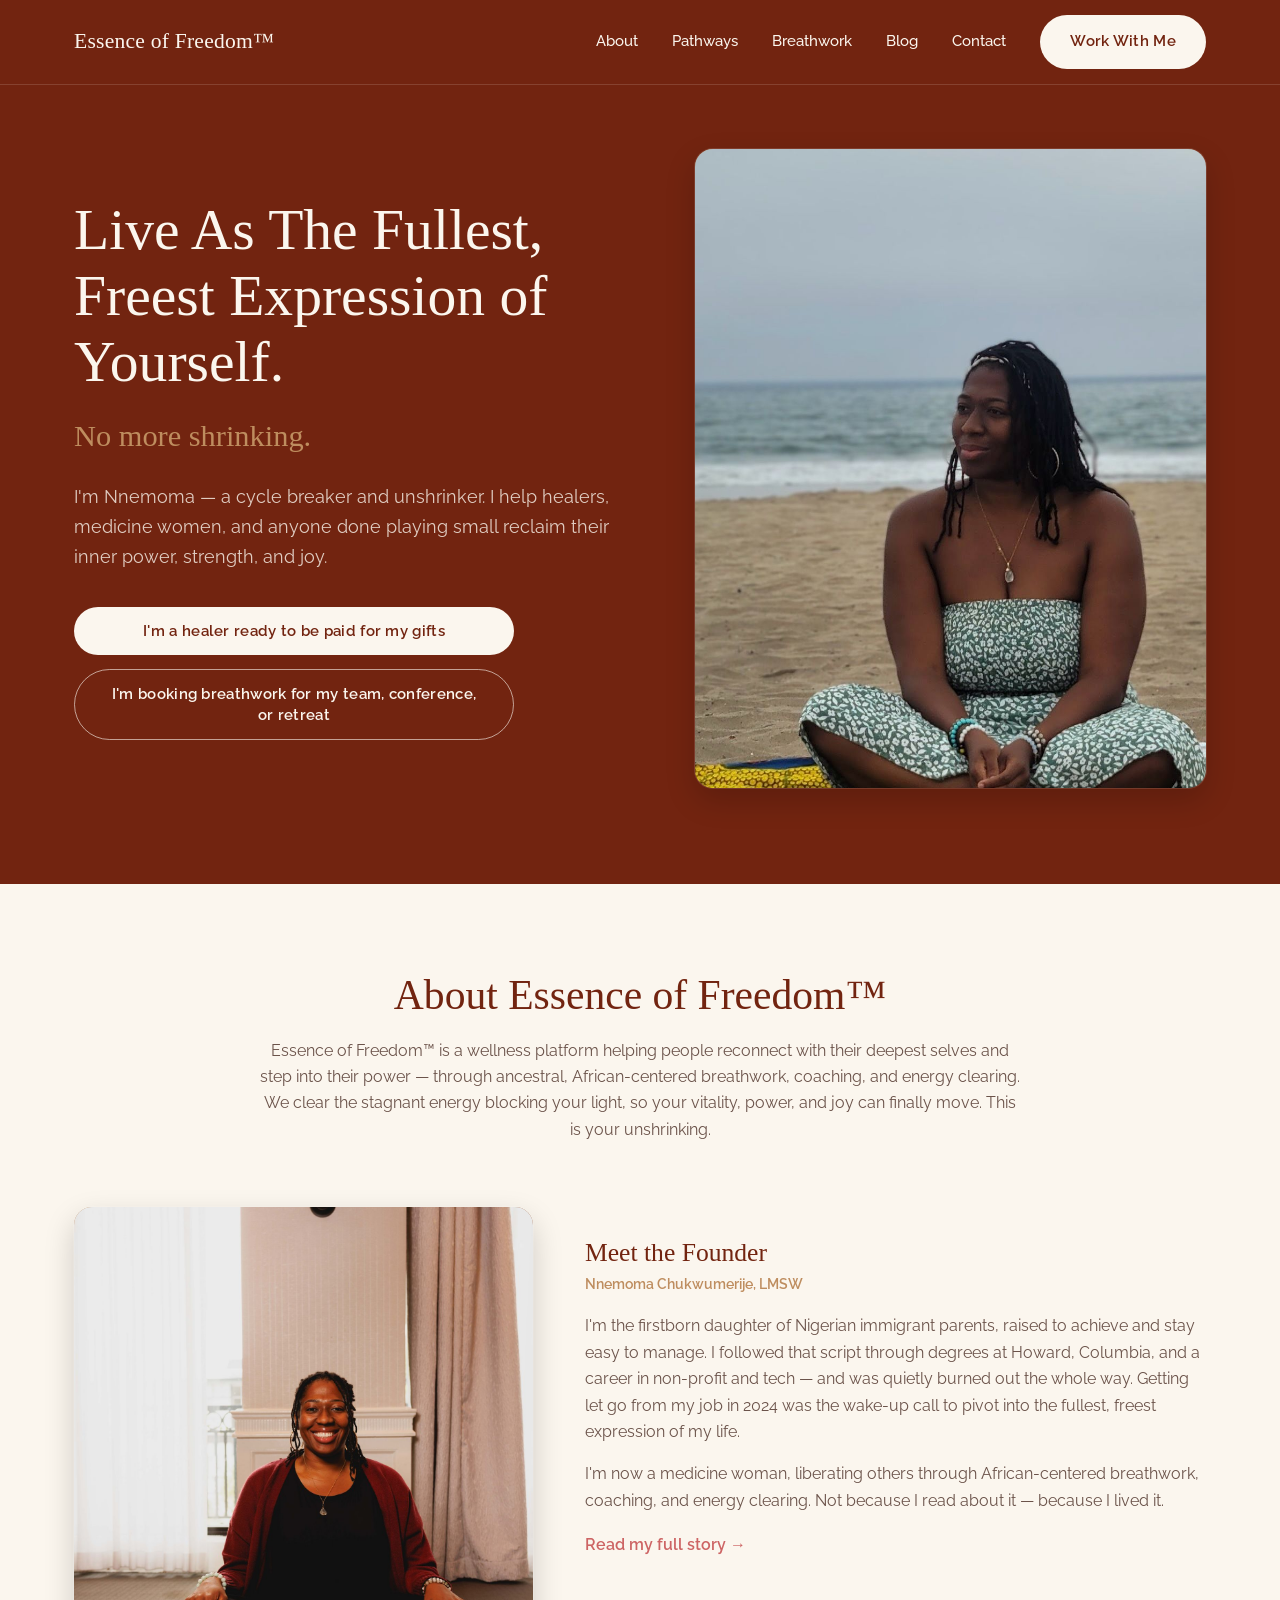
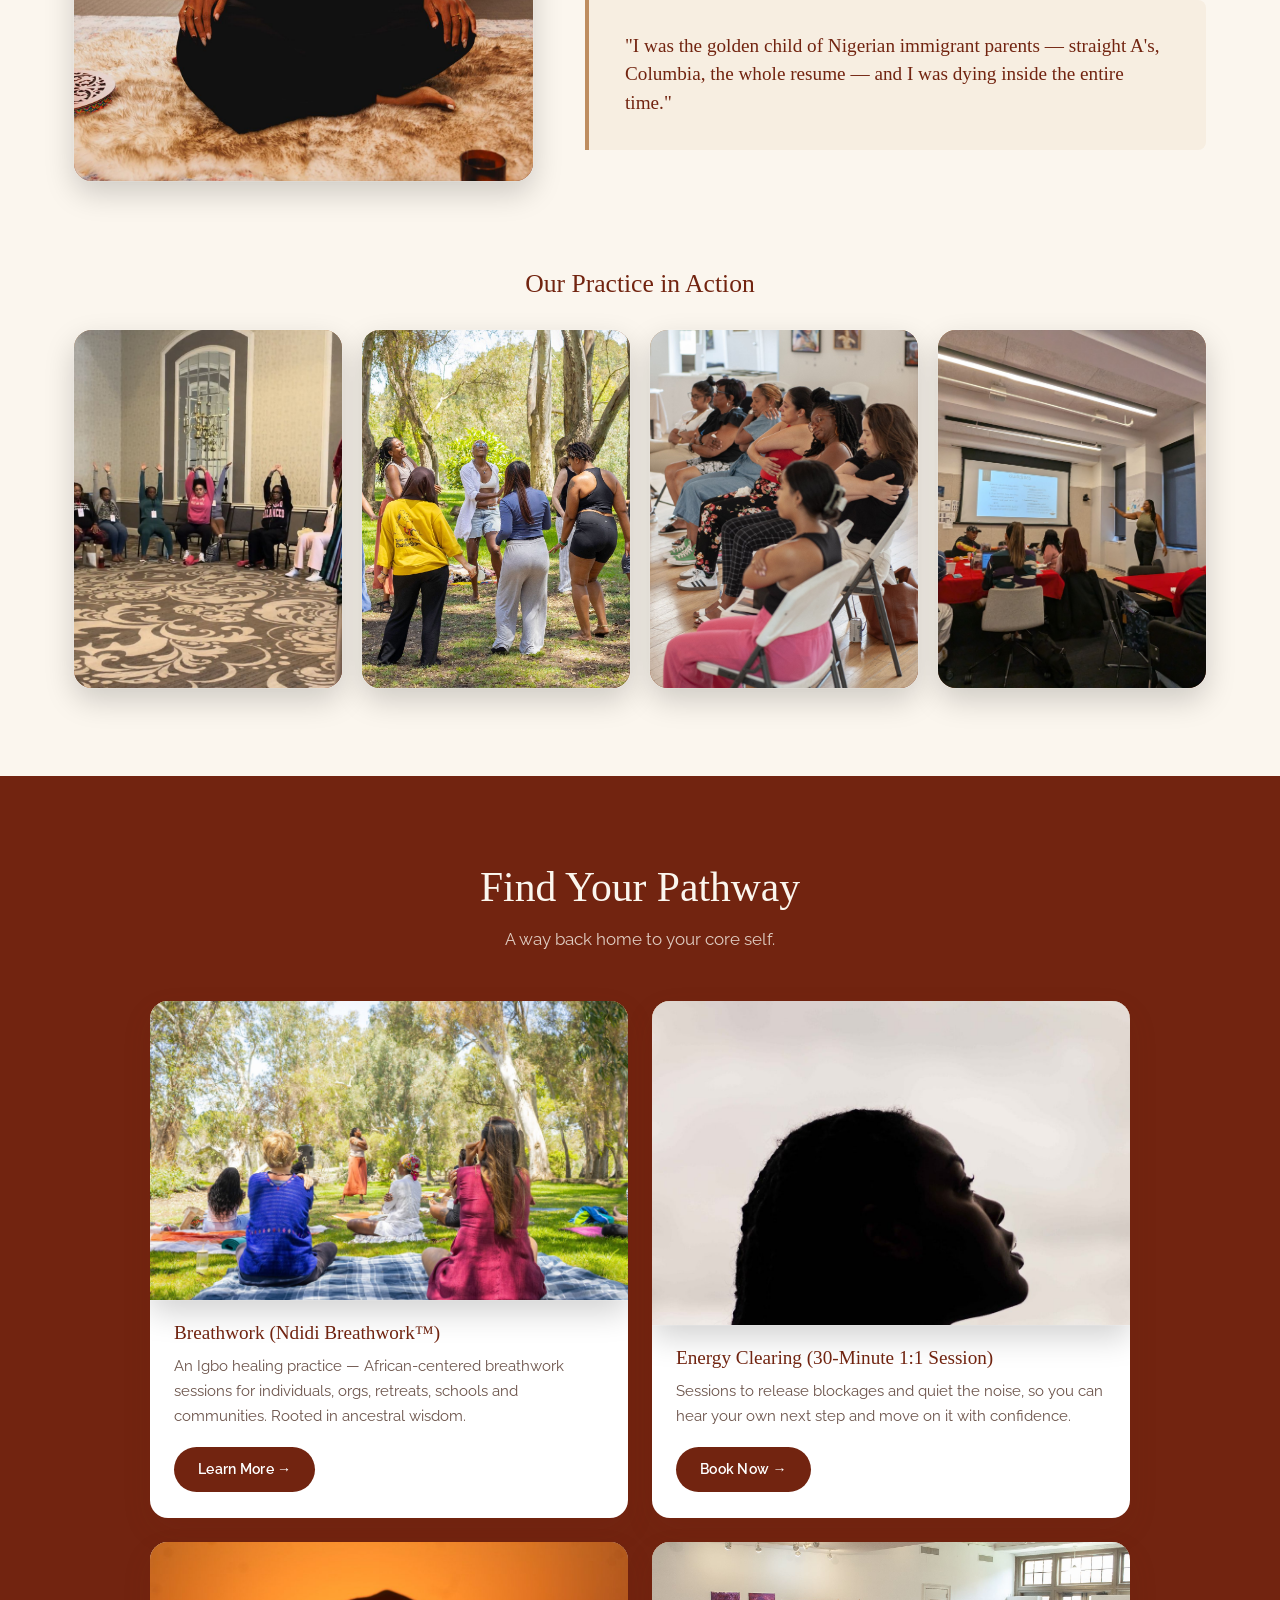
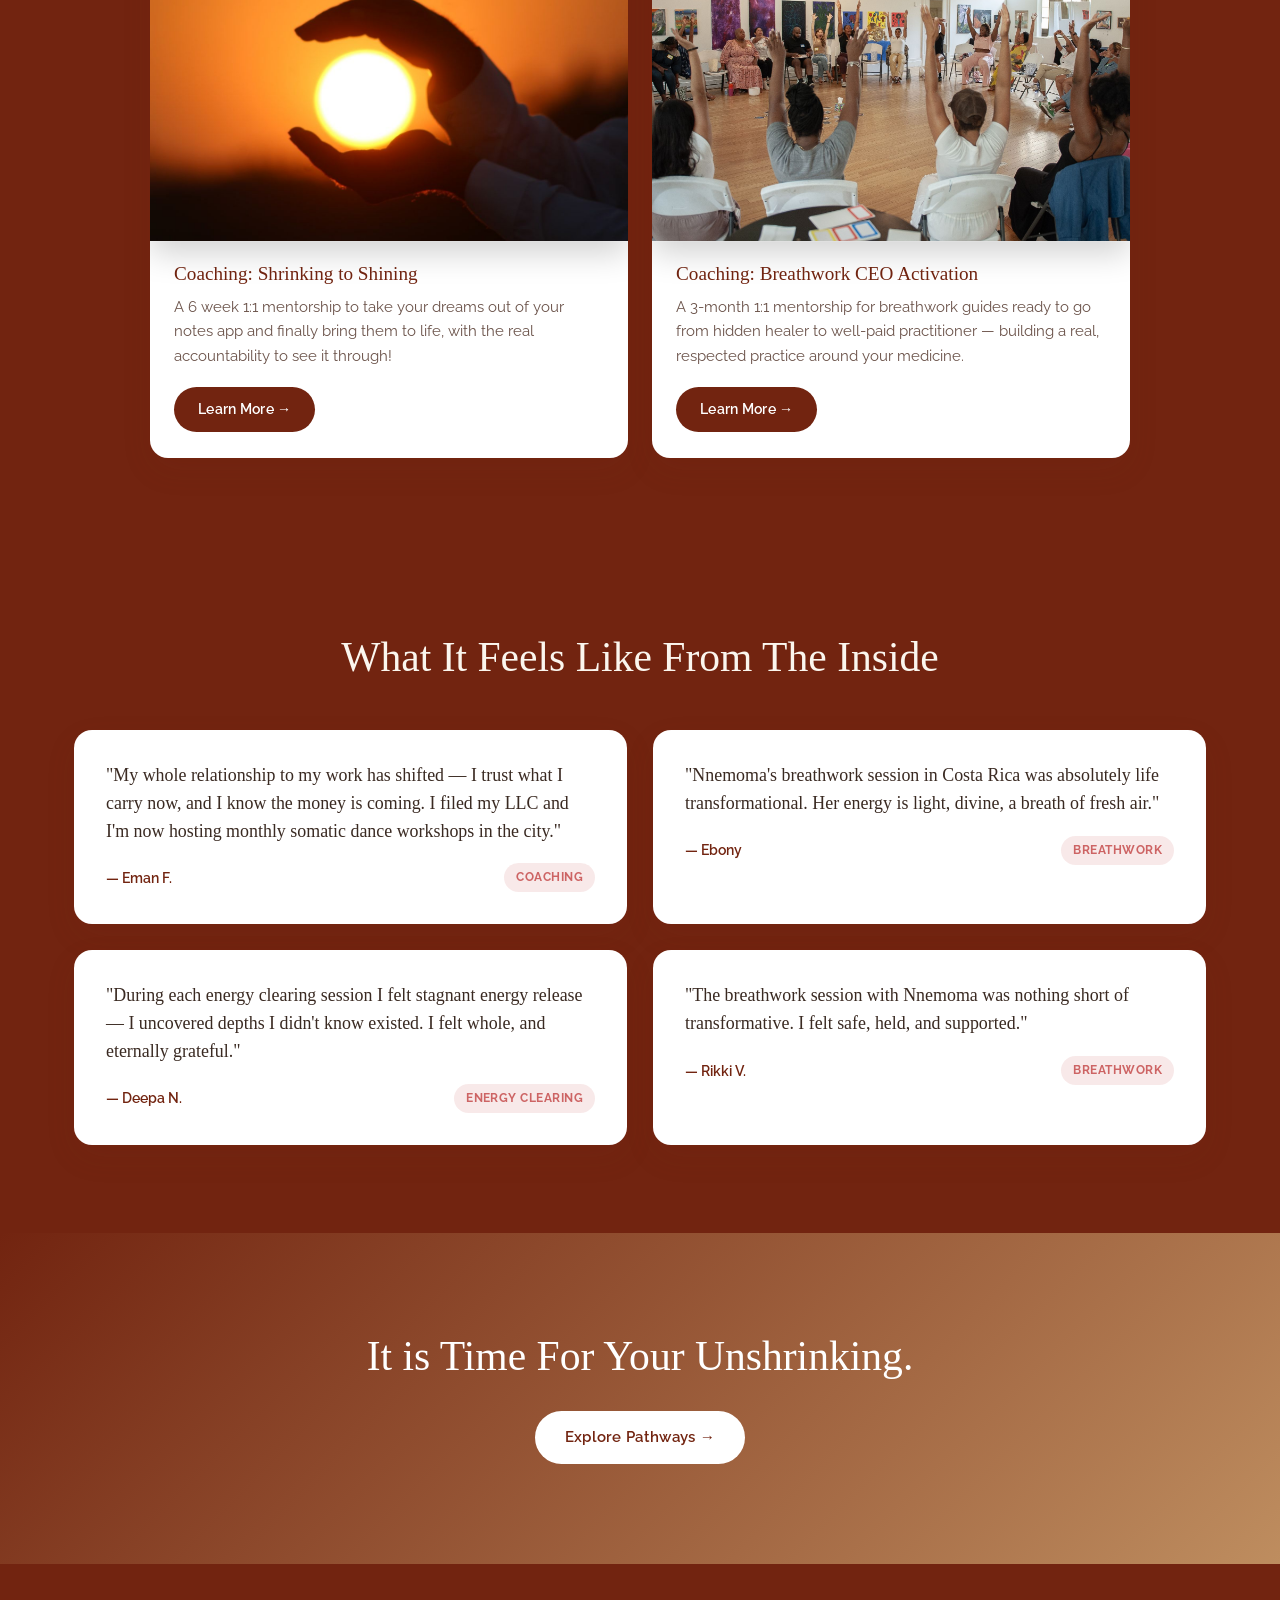
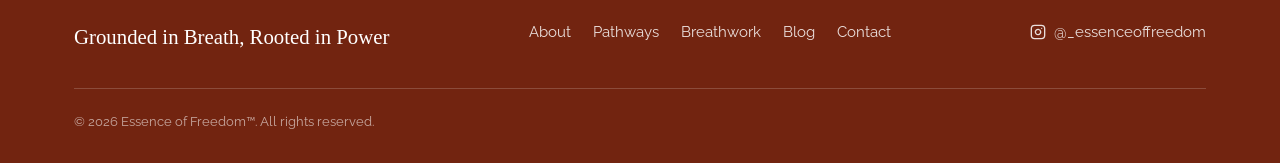
==== index.html @ d7cd91a1 "Simplify guide title, enlarge key labels, expand trusted-org logos Meet Your Guide: drop the trailin" ====
<!DOCTYPE html>
<html lang="en">
<head>
<meta charset="UTF-8">
<meta name="viewport" content="width=device-width, initial-scale=1.0">
<title>Essence of Freedom | Live As The Fullest, Freest Expression of Yourself</title>
<meta name="description" content="Essence of Freedom helps healers, medicine women, and anyone done playing small reclaim their power through African-centered breathwork, coaching, and energy clearing.">
<meta property="og:type" content="website">
<meta property="og:site_name" content="Essence of Freedom™">
<meta property="og:title" content="Essence of Freedom™ | Live As The Fullest, Freest Expression of Yourself">
<meta property="og:description" content="Essence of Freedom helps healers, medicine women, and anyone done playing small reclaim their power through African-centered breathwork, coaching, and energy clearing.">
<meta property="og:image" content="https://www.essenceoffree.com/images/home-hero.jpg">
<meta property="og:url" content="https://www.essenceoffree.com/">
<meta name="twitter:card" content="summary_large_image">
<meta name="twitter:title" content="Essence of Freedom™ | Live As The Fullest, Freest Expression of Yourself">
<meta name="twitter:description" content="Essence of Freedom helps healers, medicine women, and anyone done playing small reclaim their power through African-centered breathwork, coaching, and energy clearing.">
<meta name="twitter:image" content="https://www.essenceoffree.com/images/home-hero.jpg">
<link rel="preconnect" href="https://fonts.googleapis.com">
<link rel="preconnect" href="https://fonts.gstatic.com" crossorigin>
<link href="https://fonts.googleapis.com/css2?family=Maharlika&family=Raleway:wght@400;500;600;700&display=swap" rel="stylesheet">
<link rel="icon" type="image/png" href="images/favicon.png">
<link rel="stylesheet" href="css/style.css?v=3">
</head>
<body>

<header class="site-header">
  <div class="container header-inner">
    <a href="index.html" class="logo">Essence of Freedom™</a>
    <nav class="site-nav" id="site-nav">
      <a href="index.html#about">About</a>
      <a href="index.html#pathways">Pathways</a>
      <a href="breathwork.html">Breathwork</a>
      <a href="blog.html">Blog</a>
      <a href="contact.html">Contact</a>
      <a href="index.html#pathways" class="btn btn-primary nav-cta">Work With Me</a>
    </nav>
    <button class="hamburger" id="hamburger-btn" aria-label="Toggle menu" aria-expanded="false">
      <span></span><span></span><span></span>
    </button>
  </div>
</header>

<main>

  <!-- ============ HERO ============ -->
  <section class="hero section-dark">
    <div class="container hero-grid">
      <div class="hero-copy">
        <h1>Live As The Fullest, Freest Expression of Yourself.</h1>
        <p class="subhead">No more shrinking.</p>
        <p class="lead">I'm Nnemoma — a cycle breaker and unshrinker. I help healers, medicine women, and anyone done playing small reclaim their inner power, strength, and joy.</p>
        <div class="hero-ctas">
          <a href="index.html#pathways" class="btn btn-primary">I'm a healer ready to be paid for my gifts</a>
          <a href="breathwork.html" class="btn btn-outline">I'm booking breathwork for my team, conference, or retreat</a>
        </div>
      </div>
      <div class="hero-image">
        <div class="img-ph">
          <img src="images/home-hero.jpg" alt="Portrait of Nnemoma">
          <div class="ph-label">Portrait of Nnemoma<small>home-hero.jpg</small></div>
        </div>
      </div>
    </div>
  </section>

  <!-- ============ ABOUT ============ -->
  <section id="about" class="section section-alt">
    <div class="container">

      <div class="about-intro">
        <h2>About Essence of Freedom™</h2>
        <p>Essence of Freedom™ is a wellness platform helping people reconnect with their deepest selves and step into their power — through ancestral, African-centered breathwork, coaching, and energy clearing. We clear the stagnant energy blocking your light, so your vitality, power, and joy can finally move. This is your unshrinking.</p>
      </div>

      <div class="founder-grid">
        <div class="founder-image">
          <div class="img-ph">
            <img src="images/about-founder.jpg" alt="Nnemoma Chukwumerije, founder of Essence of Freedom">
            <div class="ph-label">Nnemoma, Founder<small>about-founder.jpg</small></div>
          </div>
        </div>
        <div class="founder-copy">
          <h3>Meet the Founder</h3>
          <span class="role">Nnemoma Chukwumerije, LMSW</span>
          <p>I'm the firstborn daughter of Nigerian immigrant parents, raised to achieve and stay easy to manage. I followed that script through degrees at Howard, Columbia, and a career in non-profit and tech — and was quietly burned out the whole way. Getting let go from my job in 2024 was the wake-up call to pivot into the fullest, freest expression of my life.</p>
          <p>I'm now a medicine woman, liberating others through African-centered breathwork, coaching, and energy clearing. Not because I read about it — because I lived it.</p>
          <a href="blog.html#post-1" class="btn-text read-more">Read my full story →</a>

          <blockquote class="founder-quote">
            "I was the golden child of Nigerian immigrant parents — straight A's, Columbia, the whole resume — and I was dying inside the entire time."
          </blockquote>
        </div>
      </div>

      <div class="gallery-head">
        <h3>Our Practice in Action</h3>
      </div>
      <div class="gallery-grid">
        <div class="img-ph">
          <img src="images/about-gallery-1.jpg" alt="Breathwork session">
          <div class="ph-label">Breathwork Session<small>about-gallery-1.jpg</small></div>
        </div>
        <div class="img-ph">
          <img src="images/about-gallery-2.jpg" alt="Coaching session">
          <div class="ph-label">Coaching<small>about-gallery-2.jpg</small></div>
        </div>
        <div class="img-ph">
          <img src="images/about-gallery-3.jpg" alt="Corporate wellness activation">
          <div class="ph-label">Corporate Activation<small>about-gallery-3.jpg</small></div>
        </div>
        <div class="img-ph">
          <img src="images/about-gallery-4.jpg" alt="Retreat activation">
          <div class="ph-label">Retreat<small>about-gallery-4.jpg</small></div>
        </div>
      </div>

    </div>
  </section>

  <!-- ============ PATHWAYS ============ -->
  <section id="pathways" class="section section-dark">
    <div class="container">
      <div class="section-head">
        <h2>Find Your Pathway</h2>
        <p>A way back home to your core self.</p>
      </div>

      <div class="pathways-grid">

        <article class="pathway-card">
          <div class="img-ph">
            <img src="images/pathway-breathwork.jpg" alt="Ndidi Breathwork">
            <div class="ph-label">Breathwork<small>pathway-breathwork.jpg</small></div>
          </div>
          <div class="pathway-card-body">
            <h3>Breathwork (Ndidi Breathwork™)</h3>
            <p>An Igbo healing practice — African-centered breathwork sessions for individuals, orgs, retreats, schools and communities. Rooted in ancestral wisdom.</p>
            <a href="breathwork.html" class="btn btn-primary">Learn More →</a>
          </div>
        </article>

        <article class="pathway-card">
          <div class="img-ph">
            <img src="images/pathway-energyclearing.jpg" alt="Energy Clearing session">
            <div class="ph-label">Energy Clearing<small>pathway-energyclearing.jpg</small></div>
          </div>
          <div class="pathway-card-body">
            <h3>Energy Clearing (30-Minute 1:1 Session)</h3>
            <p>Sessions to release blockages and quiet the noise, so you can hear your own next step and move on it with confidence.</p>
            <a href="https://calendly.com/nnemoma-essenceoffree/energy-clearing-session" target="_blank" rel="noopener" class="btn btn-primary">Book Now →</a>
          </div>
        </article>

        <article class="pathway-card">
          <div class="img-ph">
            <img src="images/pathway-coaching.jpg" alt="Shrinking to Shining coaching">
            <div class="ph-label">Coaching<small>pathway-coaching.jpg</small></div>
          </div>
          <div class="pathway-card-body">
            <h3>Coaching: Shrinking to Shining</h3>
            <p>A 6 week 1:1 mentorship to take your dreams out of your notes app and finally bring them to life, with the real accountability to see it through!</p>
            <a href="https://docs.google.com/document/d/1S-ShTYUeQT4ghCgLsT07rvI3gljp1344j24IZTenwhY/edit?tab=t.0" target="_blank" rel="noopener" class="btn btn-primary">Learn More →</a>
          </div>
        </article>

        <article class="pathway-card">
          <div class="img-ph">
            <img src="images/pathway-breathworkceo.jpg" alt="Coaching: Breathwork CEO Activation">
            <div class="ph-label">Coaching<small>pathway-breathworkceo.jpg</small></div>
          </div>
          <div class="pathway-card-body">
            <h3>Coaching: Breathwork CEO Activation</h3>
            <p>A 3-month 1:1 mentorship for breathwork guides ready to go from hidden healer to well-paid practitioner — building a real, respected practice around your medicine.</p>
            <a href="#todo-breathwork-ceo-mentorship" data-todo="EXTERNAL LINK: Breathwork CEO Activation" class="btn btn-primary">Learn More →</a>
          </div>
        </article>

      </div>
    </div>
  </section>

  <!-- ============ TESTIMONIALS ============ -->
  <section class="section section-dark">
    <div class="container">
      <div class="section-head">
        <h2>What It Feels Like From The Inside</h2>
      </div>

      <div class="testimonial-grid">
        <blockquote class="testimonial-card">
          <p class="quote">"My whole relationship to my work has shifted — I trust what I carry now, and I know the money is coming. I filed my LLC and I'm now hosting monthly somatic dance workshops in the city."</p>
          <div class="testimonial-meta">
            <span class="attribution">— Eman F.</span>
            <span class="service-tag">Coaching</span>
          </div>
        </blockquote>
        <blockquote class="testimonial-card">
          <p class="quote">"Nnemoma's breathwork session in Costa Rica was absolutely life transformational. Her energy is light, divine, a breath of fresh air."</p>
          <div class="testimonial-meta">
            <span class="attribution">— Ebony</span>
            <span class="service-tag">Breathwork</span>
          </div>
        </blockquote>
        <blockquote class="testimonial-card">
          <p class="quote">"During each energy clearing session I felt stagnant energy release — I uncovered depths I didn't know existed. I felt whole, and eternally grateful."</p>
          <div class="testimonial-meta">
            <span class="attribution">— Deepa N.</span>
            <span class="service-tag">Energy Clearing</span>
          </div>
        </blockquote>
        <blockquote class="testimonial-card">
          <p class="quote">"The breathwork session with Nnemoma was nothing short of transformative. I felt safe, held, and supported."</p>
          <div class="testimonial-meta">
            <span class="attribution">— Rikki V.</span>
            <span class="service-tag">Breathwork</span>
          </div>
        </blockquote>
      </div>
    </div>
  </section>

  <!-- ============ CLOSING CTA ============ -->
  <section class="closing-cta">
    <div class="container">
      <h2>It is Time For Your Unshrinking.</h2>
      <a href="index.html#pathways" class="btn btn-primary">Explore Pathways →</a>
    </div>
  </section>

</main>

<footer class="site-footer">
  <div class="container">
    <div class="footer-top">
      <div class="footer-tagline">Grounded in Breath, Rooted in Power</div>
      <nav class="footer-nav">
        <a href="index.html#about">About</a>
        <a href="index.html#pathways">Pathways</a>
        <a href="breathwork.html">Breathwork</a>
        <a href="blog.html">Blog</a>
        <a href="contact.html">Contact</a>
      </nav>
      <div class="footer-social">
        <a href="https://www.instagram.com/_essenceoffreedom/" target="_blank" rel="noopener">
          <svg width="16" height="16" viewBox="0 0 24 24" fill="none" stroke="currentColor" stroke-width="2" stroke-linecap="round" stroke-linejoin="round" aria-hidden="true"><rect x="2" y="2" width="20" height="20" rx="5" ry="5"></rect><path d="M16 11.37A4 4 0 1 1 12.63 8 4 4 0 0 1 16 11.37z"></path><line x1="17.5" y1="6.5" x2="17.5" y2="6.5"></line></svg>
          @_essenceoffreedom
        </a>
      </div>
    </div>
    <div class="footer-bottom">
      <span>&copy; 2026 Essence of Freedom™. All rights reserved.</span>
    </div>
  </div>
</footer>

<script src="js/main.js"></script>
</body>
</html>
---- css/style.css ----
/* ==========================================================================
   Essence of Freedom — Global Stylesheet
   ========================================================================== */

:root {
  --color-brown: #BE8D5F;
  --color-pink: #CD6464;
  --color-bg: #F7EEE1;
  --color-maroon: #722410;
  --color-white: #FFFFFF;
  --color-text: #3A2A22;
  --color-text-soft: #6B534A;
  --color-cream: #FBF6EE;
  --color-olive: #5F6B3A;

  --font-display: 'Maharlika', Georgia, 'Times New Roman', serif;
  --font-body: 'Raleway', -apple-system, BlinkMacSystemFont, 'Segoe UI', sans-serif;

  --max-width: 1180px;
  --header-height: 84px;

  --radius-md: 8px;
  --radius-lg: 18px;

  --shadow-soft: 0 12px 30px rgba(114, 36, 16, 0.10);
}

/* ---- Reset ---- */
*, *::before, *::after { box-sizing: border-box; }
html, body, h1, h2, h3, h4, p, figure, blockquote, dl, dd, ul, ol {
  margin: 0;
}
ul, ol { padding: 0; list-style: none; }
img { max-width: 100%; display: block; }
a { color: inherit; text-decoration: none; }
button { font: inherit; color: inherit; background: none; border: none; cursor: pointer; padding: 0; }
input, textarea { font: inherit; }

html {
  scroll-behavior: smooth;
}

body {
  font-family: var(--font-body);
  background: var(--color-bg);
  color: var(--color-text);
  line-height: 1.65;
  -webkit-font-smoothing: antialiased;
  overflow-x: hidden;
}

h1, h2, h3, h4 {
  font-family: var(--font-display);
  font-weight: 400;
  color: var(--color-maroon);
  line-height: 1.15;
}

h1 { font-size: clamp(2.4rem, 5vw, 3.6rem); }
h2 { font-size: clamp(1.9rem, 3.6vw, 2.6rem); }
h3 { font-size: clamp(1.3rem, 2.4vw, 1.6rem); }

p { color: var(--color-text-soft); }

.eyebrow {
  display: inline-block;
  font-family: var(--font-body);
  font-weight: 600;
  letter-spacing: 0.14em;
  text-transform: uppercase;
  font-size: 0.8rem;
  color: var(--color-brown);
  margin-bottom: 0.75rem;
}

.container {
  max-width: var(--max-width);
  margin: 0 auto;
  padding: 0 24px;
}

section {
  scroll-margin-top: var(--header-height);
}

.section {
  padding: 88px 0;
}

.section-head {
  max-width: 640px;
  margin: 0 auto 48px;
  text-align: center;
}

.section-head p { margin-top: 14px; font-size: 1.05rem; }

.section-alt {
  background: var(--color-cream);
}

.section-dark {
  background: var(--color-maroon);
}
.section-dark h1,
.section-dark h2,
.section-dark h3,
.section-dark h4 {
  color: var(--color-cream);
}
.section-dark .section-head p,
.section-dark > .container > p,
.section-dark p.lead {
  color: rgba(251, 246, 238, 0.8);
}
.section-dark .btn-primary {
  background: var(--color-cream);
  color: var(--color-maroon);
}
.section-dark .btn-primary:hover {
  background: var(--color-brown);
  color: var(--color-white);
}
.section-dark .btn-outline {
  border-color: rgba(251, 246, 238, 0.6);
  color: var(--color-cream);
}
.section-dark .btn-outline:hover {
  background: var(--color-cream);
  color: var(--color-maroon);
}

.section-olive {
  background: var(--color-olive);
}
.section-olive h1,
.section-olive h2,
.section-olive h3,
.section-olive h4 {
  color: var(--color-cream);
}
.section-olive .section-head p,
.section-olive > .container > p,
.section-olive p.lead {
  color: rgba(251, 246, 238, 0.8);
}
.section-olive .guide-copy .role {
  color: var(--color-cream);
  font-size: 1.15rem;
}
.section-olive .logo-band .eyebrow {
  color: var(--color-cream);
  font-size: 1rem;
}
.section-olive .guide-copy p {
  color: rgba(251, 246, 238, 0.85);
  font-weight: 600;
}

/* ---- Buttons ---- */
.btn {
  display: inline-flex;
  align-items: center;
  justify-content: center;
  gap: 8px;
  padding: 14px 30px;
  border-radius: 999px;
  font-family: var(--font-body);
  font-weight: 600;
  font-size: 0.95rem;
  letter-spacing: 0.02em;
  text-align: center;
  transition: transform 0.2s ease, box-shadow 0.2s ease, background 0.2s ease, color 0.2s ease, filter 0.2s ease;
  white-space: nowrap;
}
.btn-lg {
  padding: 18px 42px;
  font-size: 1.1rem;
}

.btn-primary {
  background: var(--color-maroon);
  color: var(--color-white);
}
.btn-primary:hover {
  filter: brightness(1.18);
  transform: translateY(-2px);
  box-shadow: var(--shadow-soft);
}

.btn-outline {
  background: transparent;
  color: var(--color-maroon);
  border: 1.5px solid var(--color-brown);
}
.btn-outline:hover {
  background: var(--color-brown);
  color: var(--color-white);
  transform: translateY(-2px);
}

.btn-text {
  color: var(--color-pink);
  font-weight: 600;
  border-bottom: 1.5px solid transparent;
}
.btn-text:hover { border-bottom-color: var(--color-pink); }

/* ==========================================================================
   Header / Nav
   ========================================================================== */

.site-header {
  position: sticky;
  top: 0;
  z-index: 1000;
  background: var(--color-maroon);
  border-bottom: 1px solid rgba(251, 246, 238, 0.14);
}

.header-inner {
  height: var(--header-height);
  display: flex;
  align-items: center;
  justify-content: space-between;
  gap: 24px;
}

.logo {
  font-family: var(--font-display);
  font-size: 1.35rem;
  color: var(--color-cream);
  letter-spacing: 0.01em;
  flex-shrink: 0;
}

.site-nav {
  display: flex;
  align-items: center;
  gap: 34px;
  margin-left: auto;
}

.site-nav a:not(.btn) {
  font-size: 0.95rem;
  font-weight: 500;
  color: var(--color-cream);
  position: relative;
  padding: 4px 0;
}
.site-nav a:not(.btn)::after {
  content: '';
  position: absolute;
  left: 0; right: 0; bottom: -2px;
  height: 2px;
  background: var(--color-pink);
  transform: scaleX(0);
  transform-origin: left;
  transition: transform 0.2s ease;
}
.site-nav .nav-cta {
  background: var(--color-cream);
  color: var(--color-maroon);
}
.site-nav .nav-cta:hover {
  background: var(--color-brown);
  color: var(--color-white);
}
.site-nav a:not(.btn):hover::after { transform: scaleX(1); }

.hamburger {
  display: none;
  flex-direction: column;
  justify-content: center;
  gap: 5px;
  width: 40px;
  height: 40px;
  flex-shrink: 0;
}
.hamburger span {
  display: block;
  width: 24px;
  height: 2px;
  background: var(--color-cream);
  transition: transform 0.25s ease, opacity 0.25s ease;
}
.hamburger.is-open span:nth-child(1) { transform: translateY(7px) rotate(45deg); }
.hamburger.is-open span:nth-child(2) { opacity: 0; }
.hamburger.is-open span:nth-child(3) { transform: translateY(-7px) rotate(-45deg); }

@media (max-width: 900px) {
  .hamburger { display: flex; }

  .site-nav {
    position: fixed;
    top: var(--header-height);
    left: 0;
    width: 100%;
    bottom: 0;
    flex-direction: column;
    align-items: flex-start;
    gap: 0;
    background: var(--color-maroon);
    padding: 12px 24px 40px;
    transform: translateX(-100%);
    transition: transform 0.3s ease;
    overflow-y: auto;
    visibility: hidden;
  }
  .site-nav.is-open {
    transform: translateX(0);
    visibility: visible;
  }
  .site-nav a:not(.btn) {
    width: 100%;
    padding: 16px 0;
    border-bottom: 1px solid rgba(190, 141, 95, 0.2);
    font-size: 1.05rem;
  }
  .site-nav .nav-cta {
    margin-top: 20px;
    width: 100%;
    justify-content: center;
  }
}

/* ==========================================================================
   Image placeholders
   ========================================================================== */

.img-ph {
  position: relative;
  width: 100%;
  height: 100%;
  min-width: 0;
  min-height: 220px;
  overflow: hidden;
  background: linear-gradient(145deg, var(--color-brown), var(--color-maroon));
  border-radius: var(--radius-lg);
  box-shadow: 0 0 0 1px rgba(255, 255, 255, 0.12), 0 12px 30px rgba(0, 0, 0, 0.18);
}
.img-ph img {
  width: 100%;
  height: 100%;
  object-fit: cover;
}
.img-ph .ph-label {
  display: none;
  position: absolute;
  inset: 0;
  flex-direction: column;
  align-items: center;
  justify-content: center;
  text-align: center;
  padding: 1.25rem;
  color: rgba(255, 255, 255, 0.92);
  font-family: var(--font-body);
  font-size: 0.85rem;
  font-weight: 600;
  letter-spacing: 0.03em;
}
.img-ph .ph-label small {
  display: block;
  margin-top: 6px;
  font-weight: 400;
  font-size: 0.75rem;
  opacity: 0.8;
}
.img-ph.is-broken img { display: none; }
.img-ph.is-broken .ph-label { display: flex; }

/* ==========================================================================
   Hero (home)
   ========================================================================== */

.hero {
  padding: 64px 0 96px;
}
.hero-grid {
  display: grid;
  grid-template-columns: 1.05fr 0.95fr;
  gap: 56px;
  align-items: center;
}
.hero-grid > * { min-width: 0; }
.hero-copy p.lead {
  font-size: 1.15rem;
  margin-top: 20px;
  color: rgba(251, 246, 238, 0.8);
}
.hero-copy .subhead {
  font-family: var(--font-display);
  font-weight: 400;
  color: var(--color-brown);
  font-size: clamp(1.4rem, 2.6vw, 1.9rem);
  margin-top: 16px;
}
.hero-ctas {
  display: flex;
  flex-direction: column;
  gap: 14px;
  margin-top: 34px;
  max-width: 440px;
}
.hero-ctas .btn {
  width: 100%;
  white-space: normal;
  line-height: 1.35;
  text-align: center;
}
.hero-image .img-ph { aspect-ratio: 4 / 5; min-height: 380px; }

@media (max-width: 860px) {
  .hero-grid { grid-template-columns: 1fr; }
  .hero-image { order: -1; }
}

/* ==========================================================================
   About
   ========================================================================== */

.about-intro {
  max-width: 760px;
  margin: 0 auto 64px;
  text-align: center;
}
.about-intro h2 { margin-bottom: 18px; }

.founder-grid {
  display: grid;
  grid-template-columns: 0.85fr 1.15fr;
  gap: 52px;
  align-items: center;
}
.founder-grid > * { min-width: 0; }
.founder-image .img-ph { aspect-ratio: 4 / 5; min-height: 340px; }
.founder-copy h3 { margin-bottom: 4px; }
.founder-copy .role {
  display: block;
  color: var(--color-brown);
  font-weight: 600;
  font-size: 0.9rem;
  margin-bottom: 18px;
}
.founder-copy p { margin-top: 16px; }
.founder-copy .read-more { display: inline-block; margin-top: 18px; }

.founder-quote {
  margin-top: 40px;
  padding: 32px 36px;
  background: var(--color-bg);
  border-left: 4px solid var(--color-brown);
  border-radius: 0 var(--radius-md) var(--radius-md) 0;
  font-family: var(--font-display);
  font-size: 1.2rem;
  color: var(--color-maroon);
  line-height: 1.5;
}

.quote-box {
  max-width: 640px;
  margin-left: auto;
  margin-right: auto;
  margin-bottom: 48px;
}

@media (max-width: 860px) {
  .founder-grid { grid-template-columns: 1fr; }
}

.gallery-head {
  text-align: center;
  margin: 88px 0 32px;
}
.gallery-grid {
  display: grid;
  grid-template-columns: repeat(4, 1fr);
  gap: 20px;
}
.gallery-grid > * { min-width: 0; }
.gallery-grid .img-ph { aspect-ratio: 3 / 4; min-height: 200px; }

@media (max-width: 860px) {
  .gallery-grid { grid-template-columns: repeat(2, 1fr); }
}

/* ==========================================================================
   Pathways
   ========================================================================== */

.pathways-grid {
  display: grid;
  grid-template-columns: repeat(2, 1fr);
  gap: 24px;
  max-width: 980px;
  margin: 0 auto;
}
.pathways-grid > * { min-width: 0; }

.pathway-card {
  background: var(--color-white);
  border-radius: var(--radius-lg);
  overflow: hidden;
  box-shadow: var(--shadow-soft);
  display: flex;
  flex-direction: column;
}
.pathway-card .img-ph { border-radius: 0; aspect-ratio: 16 / 10; min-height: 160px; }
.pathway-card-body {
  padding: 22px 24px 26px;
  display: flex;
  flex-direction: column;
  flex: 1;
}
.pathway-card-body h3 { margin-bottom: 10px; font-size: 1.2rem; color: var(--color-maroon); }
.pathway-card-body p { flex: 1; font-size: 0.94rem; }
.pathway-card-body .btn {
  margin-top: 18px;
  align-self: flex-start;
  padding: 11px 24px;
  font-size: 0.88rem;
}
.pathway-card-body .btn-primary {
  background: var(--color-maroon);
  color: var(--color-white);
}
.pathway-card-body .btn-primary:hover {
  filter: brightness(1.18);
}

@media (max-width: 760px) {
  .pathways-grid { grid-template-columns: 1fr; }
}

/* ==========================================================================
   Testimonials
   ========================================================================== */

.testimonial-grid {
  display: grid;
  grid-template-columns: repeat(2, 1fr);
  gap: 26px;
}
.testimonial-grid > * { min-width: 0; }
.testimonial-card {
  background: var(--color-white);
  border-radius: var(--radius-lg);
  padding: 32px;
  box-shadow: var(--shadow-soft);
}
.testimonial-card p.quote {
  font-family: var(--font-display);
  font-size: 1.12rem;
  color: var(--color-text);
  line-height: 1.55;
}
.testimonial-meta {
  display: flex;
  align-items: center;
  justify-content: space-between;
  gap: 12px;
  margin-top: 18px;
}
.testimonial-card .attribution {
  color: var(--color-maroon);
  font-weight: 600;
  font-size: 0.9rem;
}
.testimonial-card .service-tag {
  flex-shrink: 0;
  background: rgba(205, 100, 100, 0.14);
  color: var(--color-pink);
  font-size: 0.72rem;
  font-weight: 700;
  letter-spacing: 0.04em;
  text-transform: uppercase;
  padding: 5px 12px;
  border-radius: 999px;
}

.testimonial-media {
  display: grid;
  grid-template-columns: 1fr 1.1fr 1fr;
  gap: 26px;
  align-items: stretch;
}
.testimonial-media > * { min-width: 0; }
.testimonial-media .testimonial-card { display: flex; flex-direction: column; justify-content: center; }
.testimonial-media .img-ph { min-height: 260px; aspect-ratio: 3 / 4; }

@media (max-width: 860px) {
  .testimonial-media { grid-template-columns: 1fr; }
  .testimonial-media .img-ph { order: -1; aspect-ratio: 16 / 9; }
}

@media (max-width: 760px) {
  .testimonial-grid { grid-template-columns: 1fr; }
}

/* ==========================================================================
   Closing CTA
   ========================================================================== */

.closing-cta {
  background: linear-gradient(135deg, var(--color-maroon), var(--color-brown));
  text-align: center;
  padding: 100px 0;
}
.closing-cta h2 { color: var(--color-white); }
.closing-cta .btn-primary {
  margin-top: 30px;
  background: var(--color-white);
  color: var(--color-maroon);
}
.closing-cta .btn-primary:hover {
  background: var(--color-bg);
  color: var(--color-maroon);
}

/* ==========================================================================
   Footer
   ========================================================================== */

.site-footer {
  background: var(--color-maroon);
  color: rgba(255, 255, 255, 0.85);
  padding: 56px 0 30px;
}
.footer-top {
  display: flex;
  flex-wrap: wrap;
  justify-content: space-between;
  align-items: flex-start;
  gap: 24px;
  padding-bottom: 34px;
  border-bottom: 1px solid rgba(255, 255, 255, 0.18);
}
.footer-tagline {
  font-family: var(--font-display);
  font-size: 1.3rem;
  color: var(--color-white);
  max-width: 320px;
}
.footer-nav {
  display: flex;
  flex-wrap: wrap;
  gap: 22px;
}
.footer-nav a { font-size: 0.92rem; }
.footer-nav a:hover { color: var(--color-white); }
.footer-social a {
  display: inline-flex;
  align-items: center;
  gap: 8px;
  font-size: 0.92rem;
}
.footer-social a:hover { color: var(--color-white); }
.footer-social svg { flex-shrink: 0; }
.footer-bottom {
  display: flex;
  flex-wrap: wrap;
  justify-content: space-between;
  gap: 10px;
  padding-top: 22px;
  font-size: 0.82rem;
  color: rgba(255, 255, 255, 0.6);
}

/* ==========================================================================
   Page hero (interior pages)
   ========================================================================== */

.page-hero {
  padding: 60px 0 20px;
  text-align: center;
}
.page-hero .eyebrow { display: block; }
.page-hero h1 { max-width: 780px; margin: 0 auto; }
.page-hero .subhead {
  font-family: var(--font-display);
  color: var(--color-brown);
  font-size: 1.3rem;
  margin-top: 10px;
}
.page-hero p.lead {
  max-width: 640px;
  margin: 20px auto 0;
  font-size: 1.05rem;
  color: rgba(251, 246, 238, 0.8);
}
.page-hero-ctas {
  display: flex;
  flex-wrap: wrap;
  justify-content: center;
  align-items: center;
  gap: 10px 22px;
  margin-top: 30px;
}
.page-hero-image {
  margin-top: 48px;
}
.page-hero-image .img-ph { aspect-ratio: 21 / 9; min-height: 260px; border-radius: var(--radius-lg); }

/* ==========================================================================
   Breathwork page
   ========================================================================== */

.pillars-grid {
  display: grid;
  grid-template-columns: repeat(3, 1fr);
  gap: 24px;
  margin-top: 40px;
}
.pillars-grid > * { min-width: 0; }

@media (max-width: 700px) {
  .pillars-grid { grid-template-columns: 1fr; max-width: 320px; margin-left: auto; margin-right: auto; }
}
.pillar-card {
  background: var(--color-white);
  border-radius: var(--radius-lg);
  padding: 30px 26px;
  text-align: center;
  box-shadow: var(--shadow-soft);
}
.pillar-card .pillar-word {
  font-family: var(--font-display);
  font-size: 1.4rem;
  color: var(--color-brown);
}
.pillar-card .pillar-eng {
  display: block;
  font-weight: 600;
  color: var(--color-maroon);
  margin-top: 4px;
  margin-bottom: 10px;
  font-size: 0.9rem;
  text-transform: uppercase;
  letter-spacing: 0.06em;
}
.affirmation {
  text-align: center;
  font-family: var(--font-display);
  font-size: 1.25rem;
  color: var(--color-cream);
  margin-top: 48px;
  line-height: 1.7;
}
.guide-grid {
  display: grid;
  grid-template-columns: 0.85fr 1.15fr;
  gap: 52px;
  align-items: center;
}
.guide-grid > * { min-width: 0; }
.guide-image .img-ph { aspect-ratio: 4 / 5; min-height: 320px; }
.guide-copy .role {
  display: block;
  color: var(--color-brown);
  font-weight: 600;
  font-size: 0.9rem;
  margin-bottom: 18px;
}
.guide-copy p { margin-top: 16px; }

@media (max-width: 860px) {
  .guide-grid { grid-template-columns: 1fr; }
}

/* ---- Marquee banner ---- */
.marquee-banner {
  background: var(--color-maroon);
  overflow: hidden;
  padding: 18px 0;
}
.marquee-track {
  display: flex;
  width: max-content;
  animation: marquee-scroll 26s linear infinite;
}
.marquee-track:hover { animation-play-state: paused; }
.marquee-group {
  display: flex;
  align-items: center;
  flex-shrink: 0;
}
.marquee-group span {
  font-family: var(--font-display);
  font-size: 1.15rem;
  color: var(--color-bg);
  letter-spacing: 0.06em;
  text-transform: uppercase;
  padding: 0 28px;
  white-space: nowrap;
}
.marquee-group span::after {
  content: '·';
  margin-left: 56px;
  color: var(--color-brown);
}
@keyframes marquee-scroll {
  from { transform: translateX(0); }
  to { transform: translateX(-50%); }
}
@media (prefers-reduced-motion: reduce) {
  .marquee-track { animation: none; }
}

.tag-list {
  display: flex;
  flex-wrap: wrap;
  gap: 10px;
  justify-content: center;
  margin: 32px 0 48px;
}
.tag-pill {
  background: var(--color-white);
  border: 1px solid rgba(190, 141, 95, 0.4);
  color: var(--color-maroon);
  font-size: 0.85rem;
  font-weight: 600;
  padding: 8px 18px;
  border-radius: 999px;
}

.audience-grid {
  display: grid;
  grid-template-columns: repeat(3, 1fr);
  gap: 22px;
}
.audience-grid > * { min-width: 0; }
.audience-card {
  background: var(--color-white);
  border-radius: var(--radius-md);
  padding: 24px 22px;
  box-shadow: var(--shadow-soft);
}
.audience-card h4 {
  font-family: var(--font-body);
  font-weight: 700;
  color: var(--color-maroon);
  font-size: 1rem;
  margin-bottom: 8px;
}
.audience-card p { font-size: 0.92rem; margin: 0; }
.audience-card.coming-soon {
  background: rgba(251, 246, 238, 0.08);
  border: 1.5px dashed rgba(251, 246, 238, 0.4);
  box-shadow: none;
}
.audience-card.coming-soon h4,
.audience-card.coming-soon p {
  color: var(--color-cream);
}
.audience-card.coming-soon p { opacity: 0.8; }
.audience-card .badge-soon {
  display: inline-block;
  background: var(--color-brown);
  color: var(--color-white);
  font-size: 0.68rem;
  font-weight: 700;
  letter-spacing: 0.05em;
  text-transform: uppercase;
  padding: 3px 10px;
  border-radius: 999px;
  margin-bottom: 8px;
}

@media (max-width: 860px) {
  .audience-grid { grid-template-columns: 1fr 1fr; }
}
@media (max-width: 560px) {
  .audience-grid { grid-template-columns: 1fr; }
}

.steps-banner {
  margin-bottom: 44px;
}
.steps-banner .img-ph { aspect-ratio: 21 / 8; min-height: 220px; }

.steps-grid {
  display: grid;
  grid-template-columns: repeat(5, 1fr);
  gap: 20px;
  counter-reset: step;
}
.steps-grid > * { min-width: 0; }
.step-card {
  text-align: center;
}
.step-card .step-num {
  font-family: var(--font-display);
  font-size: 1.8rem;
  color: var(--color-brown);
  display: block;
  margin-bottom: 10px;
}
.step-card h4 {
  font-family: var(--font-body);
  font-weight: 700;
  font-size: 0.98rem;
  color: var(--color-maroon);
  margin-bottom: 8px;
}
.step-card p { font-size: 0.9rem; }

@media (max-width: 900px) {
  .steps-grid { grid-template-columns: repeat(2, 1fr); }
}
@media (max-width: 560px) {
  .steps-grid { grid-template-columns: 1fr; }
}

.tiers-grid {
  display: grid;
  grid-template-columns: repeat(3, 1fr);
  gap: 26px;
  margin-top: 12px;
}
.tiers-grid > * { min-width: 0; }
.tier-card {
  background: var(--color-white);
  border-radius: var(--radius-lg);
  padding: 34px 28px;
  box-shadow: var(--shadow-soft);
}
.tier-card h3 { margin-bottom: 14px; }
.tier-note {
  text-align: center;
  margin-top: 30px;
  font-size: 0.9rem;
  color: var(--color-text-soft);
  font-style: italic;
}
.tier-note-emphasis {
  font-style: normal;
  font-weight: 600;
  font-size: 1.15rem;
  color: var(--color-maroon);
}
.tier-cta { text-align: center; margin-top: 36px; }

@media (max-width: 860px) {
  .tiers-grid { grid-template-columns: 1fr; }
}

.session-card {
  max-width: 720px;
  margin: 0 auto;
  background: var(--color-white);
  border-radius: var(--radius-lg);
  padding: 44px 40px;
  box-shadow: var(--shadow-soft);
  text-align: center;
}
.session-card .included {
  text-align: left;
  max-width: 420px;
  margin: 24px auto 0;
  display: flex;
  flex-direction: column;
  gap: 10px;
}
.session-card .included li {
  padding-left: 26px;
  position: relative;
  color: var(--color-text-soft);
}
.session-card .included li::before {
  content: '✓';
  position: absolute;
  left: 0;
  color: var(--color-pink);
  font-weight: 700;
}
.session-card .investment {
  margin-top: 28px;
  font-family: var(--font-display);
  font-size: 1.3rem;
  color: var(--color-maroon);
}
.session-card .btn { margin-top: 20px; }
.session-card .btn-primary {
  background: var(--color-maroon);
  color: var(--color-white);
}
.session-card .btn-primary:hover {
  filter: brightness(1.18);
}

.follow-ig {
  text-align: center;
  margin-top: 24px;
}
.follow-ig a {
  display: inline-flex;
  align-items: center;
  gap: 10px;
  color: var(--color-maroon);
  font-weight: 600;
  font-size: 1.15rem;
  border-bottom: 1.5px solid transparent;
}
.follow-ig a:hover { border-bottom-color: var(--color-maroon); }
.section-dark .follow-ig a { color: var(--color-cream); }
.section-dark .follow-ig a:hover { border-bottom-color: var(--color-cream); }

@media (max-width: 420px) {
  .follow-ig a { flex-direction: column; gap: 6px; text-align: center; }
}

.closing-banner {
  line-height: 0;
}
.closing-banner .img-ph {
  border-radius: 0;
  aspect-ratio: 21 / 8;
  min-height: 220px;
}

/* ==========================================================================
   Blog page
   ========================================================================== */

.blog-meta {
  text-align: center;
  color: rgba(251, 246, 238, 0.8);
  font-size: 0.9rem;
  margin-top: 10px;
}
.blog-meta .cat {
  display: inline-block;
  margin-left: 14px;
  padding: 4px 14px;
  background: var(--color-cream);
  border-radius: 999px;
  font-weight: 600;
  color: var(--color-maroon);
}

.post {
  max-width: 760px;
  margin: 0 auto 80px;
}
.post:last-child { margin-bottom: 0; }
.post + .post {
  border-top: 3px solid var(--color-maroon);
  padding-top: 72px;
}
.post h2 { margin-bottom: 8px; }
.post .post-byline {
  display: block;
  color: var(--color-brown);
  font-weight: 600;
  font-size: 0.88rem;
  margin-bottom: 4px;
}
.post .post-date {
  display: block;
  color: var(--color-text-soft);
  font-size: 0.82rem;
  margin-bottom: 24px;
}
.post p { margin-top: 16px; }
.post p.quote {
  font-family: var(--font-display);
  font-size: 1.15rem;
  color: var(--color-maroon);
  padding: 24px 28px;
  background: var(--color-cream);
  border-left: 4px solid var(--color-brown);
  border-radius: 0 var(--radius-md) var(--radius-md) 0;
}
.post h4 {
  font-family: var(--font-body);
  font-weight: 700;
  color: var(--color-maroon);
  font-size: 1.02rem;
  margin-top: 28px;
}
.post .post-cta {
  margin-top: 28px;
  padding-top: 24px;
  border-top: 1px solid rgba(190, 141, 95, 0.25);
}
.post .collab-note {
  display: block;
  margin-top: 30px;
  font-size: 0.85rem;
  font-style: italic;
  color: var(--color-text-soft);
}
.post ul.pillars-list li {
  margin-top: 6px;
  color: var(--color-text-soft);
}
.post ul.pillars-list li strong { color: var(--color-maroon); }

/* ==========================================================================
   Contact page
   ========================================================================== */

.contact-grid {
  display: grid;
  grid-template-columns: 0.9fr 1.1fr;
  gap: 48px;
  align-items: center;
}
.contact-grid > * { min-width: 0; }
.contact-image .img-ph { aspect-ratio: 4 / 5; min-height: 320px; }

.contact-card {
  background: var(--color-white);
  border-radius: var(--radius-lg);
  padding: 52px 44px;
  box-shadow: var(--shadow-soft);
  text-align: center;
}
.contact-card .btn { margin-top: 28px; }

@media (max-width: 760px) {
  .contact-grid { grid-template-columns: 1fr; }
}

/* ==========================================================================
   Teams / Corporate page
   ========================================================================== */

/* ---- Bolder body copy for readability ---- */
.page-corporate p {
  font-weight: 600;
}
.page-corporate .subhead,
.page-corporate .affirmation,
.page-corporate .testimonial-card p.quote,
.page-corporate .tier-note:not(.tier-note-emphasis),
.page-corporate .references-line p {
  font-weight: 400;
}

/* ---- Stat tiles ---- */
.stat-grid {
  display: grid;
  grid-template-columns: repeat(2, 1fr);
  gap: 64px;
  max-width: 900px;
  margin: 0 auto;
}
.stat-grid > * { min-width: 0; }
.stat-tile {
  text-align: center;
  padding: 40px 28px;
  background: var(--color-white);
  border-radius: var(--radius-lg);
  box-shadow: var(--shadow-soft);
}
.stat-number {
  display: block;
  font-family: var(--font-display);
  font-size: clamp(3.4rem, 8vw, 5.4rem);
  color: var(--color-maroon);
  line-height: 1;
  margin-bottom: 18px;
}
.stat-tile p { font-size: 1.05rem; }
.stat-source {
  display: block;
  margin-top: 12px;
  font-size: 0.82rem;
  font-weight: 600;
  color: var(--color-brown);
}
.stat-source sup {
  font-size: 0.7em;
  margin-left: 2px;
}

@media (max-width: 700px) {
  .stat-grid { grid-template-columns: 1fr; gap: 48px; }
}

/* ---- Logo band ---- */
.logo-band {
  padding: 44px 0;
  border-top: 1px solid rgba(190, 141, 95, 0.25);
  border-bottom: 1px solid rgba(190, 141, 95, 0.25);
}
.logo-band .eyebrow {
  display: block;
  text-align: center;
}
.logo-marquee {
  overflow: hidden;
  margin-top: 10px;
}
.logo-track {
  display: flex;
  width: max-content;
  animation: logo-scroll 32s linear infinite;
}
.logo-track:hover,
.logo-track.is-paused {
  animation-play-state: paused;
}
.logo-group {
  display: flex;
  align-items: center;
  flex-shrink: 0;
}
.logo-item {
  display: flex;
  align-items: center;
  justify-content: center;
  padding: 0 32px;
}
.logo-item img {
  height: 52px;
  width: auto;
  max-width: 170px;
  object-fit: contain;
  opacity: 0.82;
}
@keyframes logo-scroll {
  from { transform: translateX(0); }
  to { transform: translateX(-50%); }
}

.logo-static-row {
  display: none;
  align-items: center;
  justify-content: center;
  flex-wrap: wrap;
  gap: 40px;
  margin-top: 10px;
}
.logo-static-row img {
  height: 52px;
  width: auto;
  max-width: 170px;
  object-fit: contain;
  opacity: 0.82;
}

@media (prefers-reduced-motion: reduce) {
  .logo-marquee { display: none; }
  .logo-static-row { display: flex; }
}

@media (max-width: 640px) {
  .logo-item img,
  .logo-static-row img { height: 38px; max-width: 130px; }
  .logo-item { padding: 0 22px; }
}

/* ---- FAQ accordion ---- */
.faq-list {
  max-width: 760px;
  margin: 0 auto;
  display: flex;
  flex-direction: column;
  gap: 14px;
}
.faq-item {
  background: var(--color-white);
  border-radius: var(--radius-md);
  box-shadow: var(--shadow-soft);
  overflow: hidden;
}
.faq-item summary {
  list-style: none;
  cursor: pointer;
  padding: 20px 24px;
  display: flex;
  align-items: center;
  justify-content: space-between;
  gap: 16px;
  font-family: var(--font-display);
  color: var(--color-maroon);
  font-size: 1.05rem;
}
.faq-item summary::-webkit-details-marker { display: none; }
.faq-item summary::after {
  content: '+';
  flex-shrink: 0;
  font-family: var(--font-body);
  font-size: 1.4rem;
  font-weight: 600;
  color: var(--color-brown);
  transition: transform 0.2s ease;
}
.faq-item[open] summary::after {
  content: '−';
}
.faq-item .faq-answer {
  padding: 0 24px 22px;
  font-size: 0.95rem;
}

/* ---- References line ---- */
.references-line {
  border-top: 1px solid rgba(190, 141, 95, 0.25);
  padding: 26px 0;
  text-align: center;
}
.references-line p {
  font-size: 0.78rem;
  color: var(--color-text-soft);
  max-width: 820px;
  margin: 0 auto;
}
.references-line .eyebrow { margin-bottom: 10px; }

/* ---- Misc reused-pattern helpers ---- */
.steps-grid-3 { grid-template-columns: repeat(3, 1fr); }
@media (max-width: 700px) {
  .steps-grid-3 { grid-template-columns: 1fr; }
}
.closing-content {
  text-align: center;
  padding-top: 72px;
}
.closing-content .steps-grid { margin-top: 36px; }
.closing-content .btn { margin-top: 36px; }
.closing-content .step-card p {
  color: var(--color-cream);
  font-size: 1rem;
}

.grid-2-narrow {
  grid-template-columns: repeat(2, 1fr);
  max-width: 860px;
  margin-left: auto;
  margin-right: auto;
}
@media (max-width: 640px) {
  .grid-2-narrow { grid-template-columns: 1fr; }
}

.section-head-tight { margin-bottom: 0; }

.tier-note-narrow {
  max-width: 720px;
  margin: 56px auto 0;
}

.testimonial-stack {
  display: flex;
  flex-direction: column;
  gap: 26px;
}

/* ==========================================================================
   Responsive helpers
   ========================================================================== */

@media (max-width: 640px) {
  .section { padding: 64px 0; }
  .hero { padding: 40px 0 64px; }
}
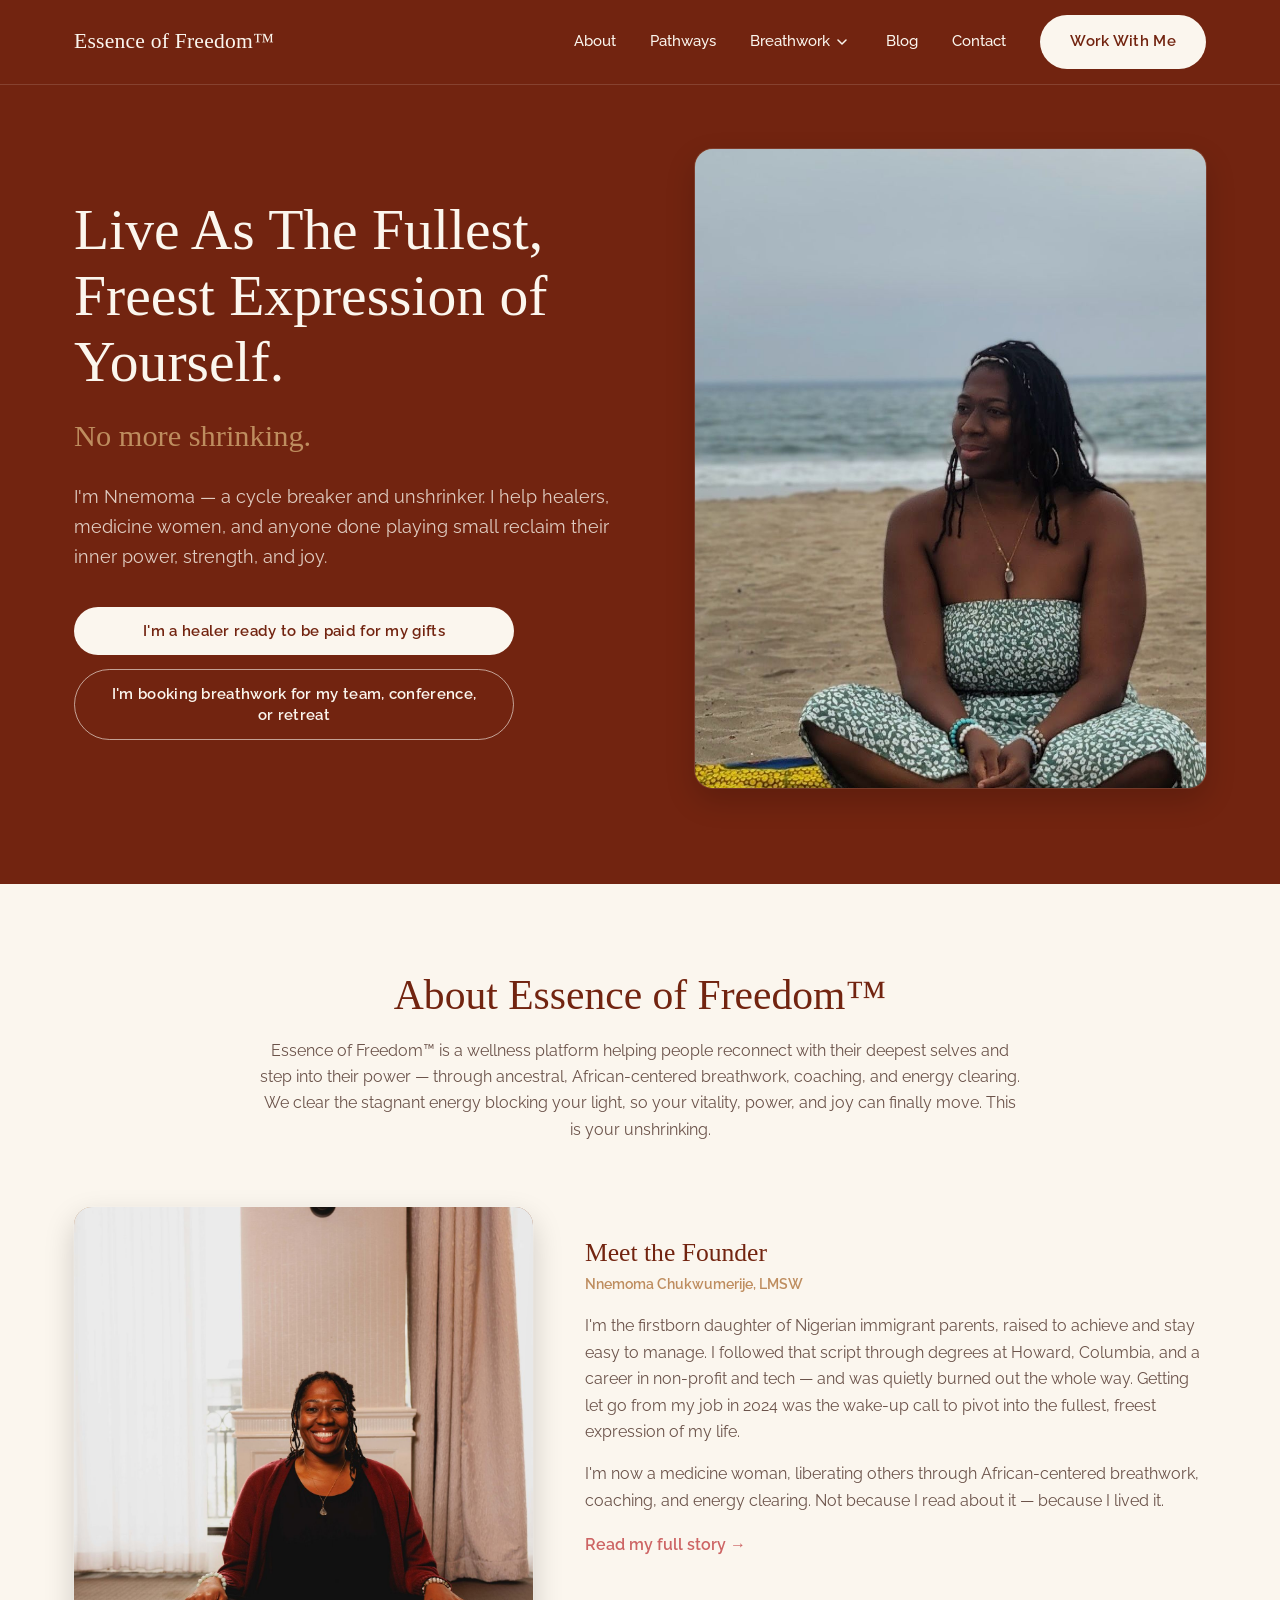
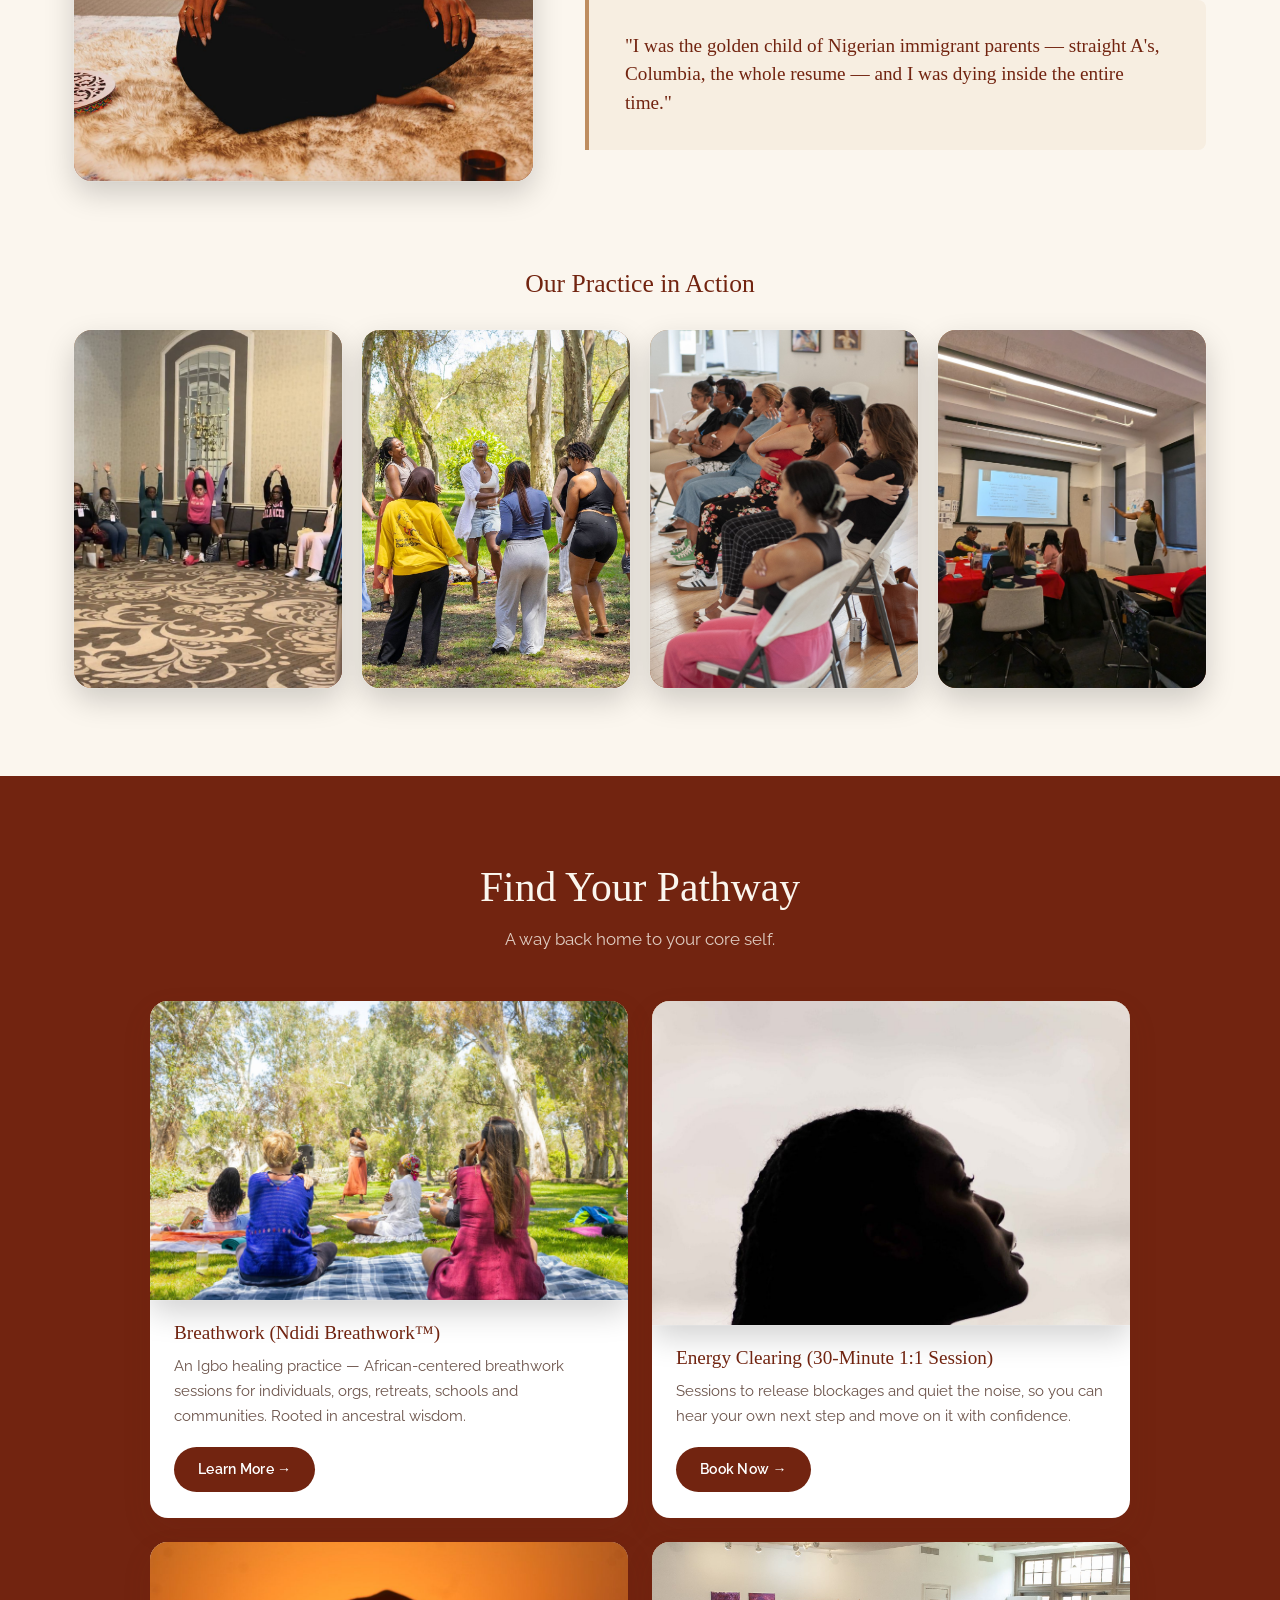
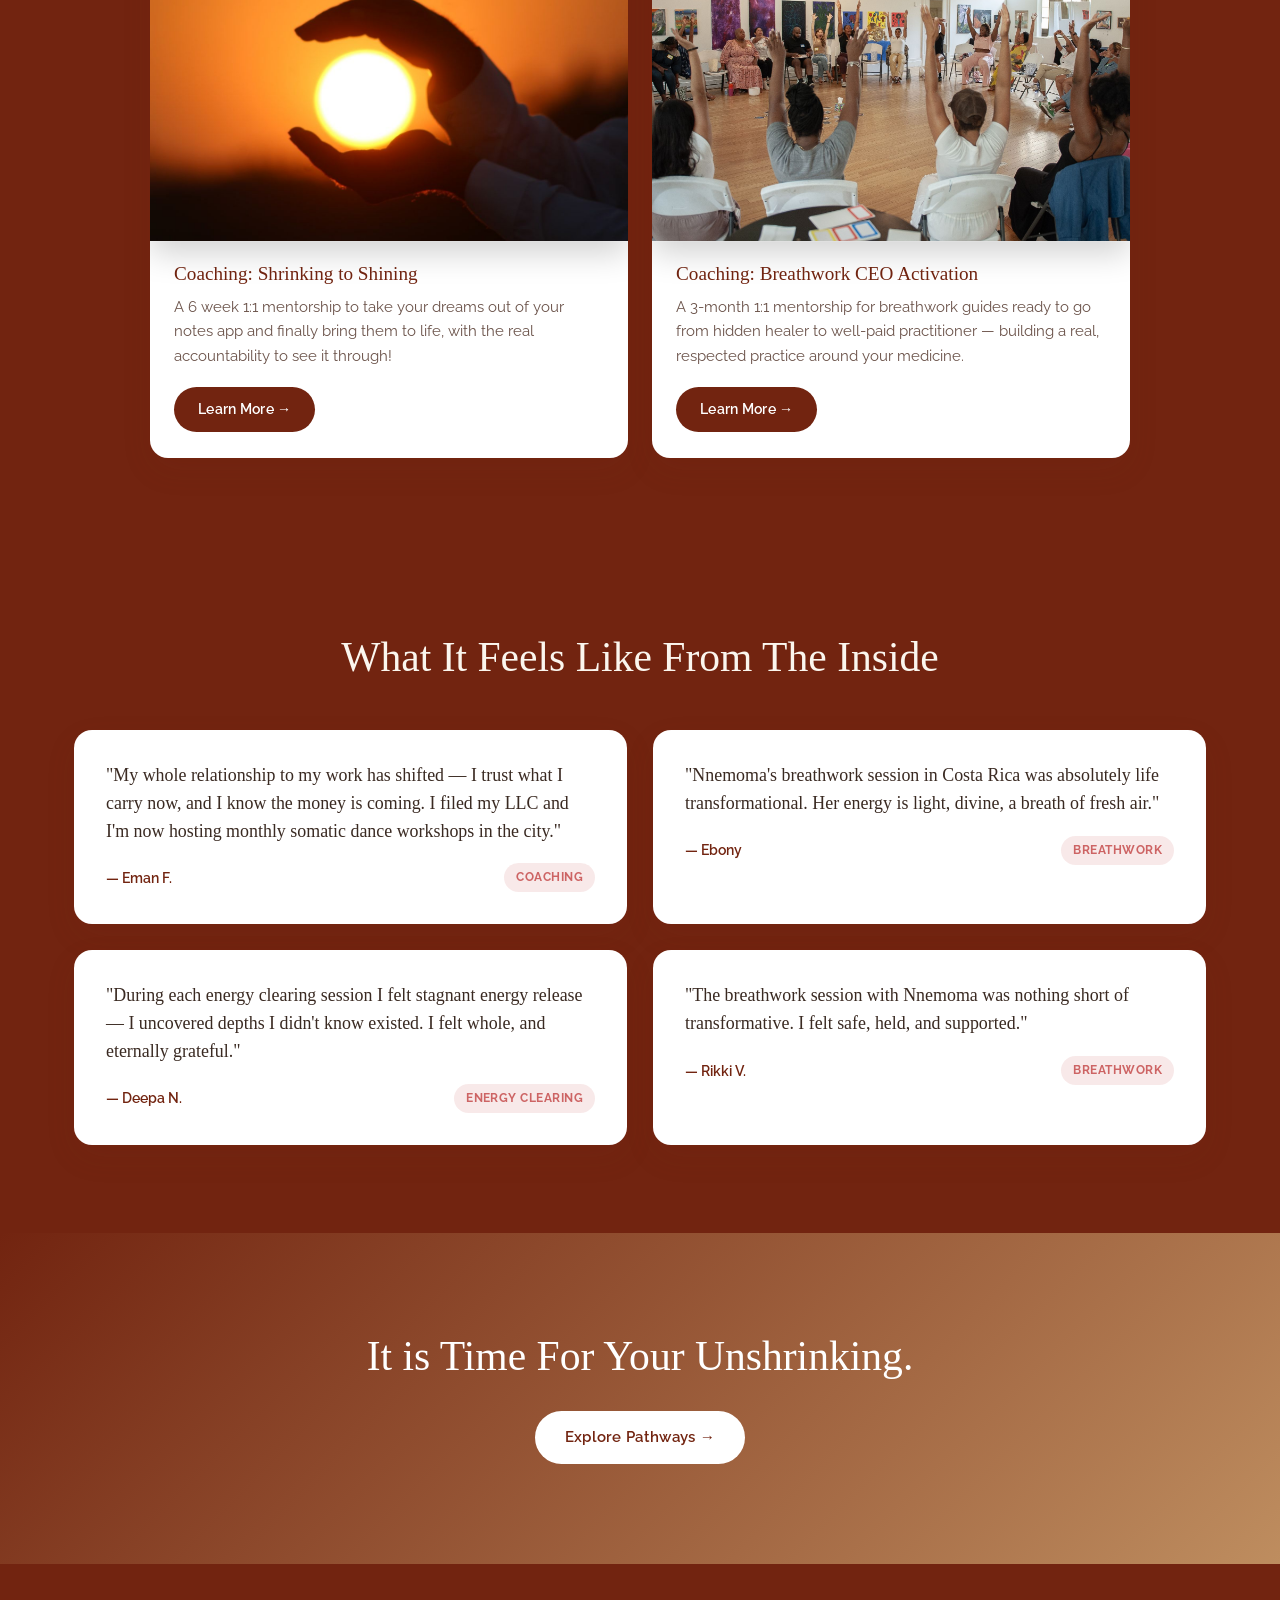
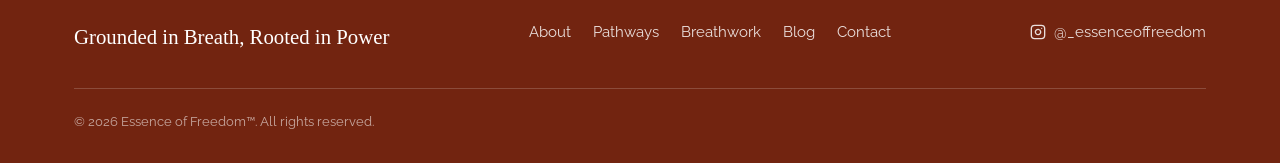
==== commit f9c08a62: "Refresh breathwork page copy, trim group sections, add nav submenu Update the "What Is Ndidi" intro " ====
--- a/index.html
+++ b/index.html
@@ -19,7 +19,7 @@
 <link rel="preconnect" href="https://fonts.gstatic.com" crossorigin>
 <link href="https://fonts.googleapis.com/css2?family=Maharlika&family=Raleway:wght@400;500;600;700&display=swap" rel="stylesheet">
 <link rel="icon" type="image/png" href="images/favicon.png">
-<link rel="stylesheet" href="css/style.css?v=3">
+<link rel="stylesheet" href="css/style.css?v=4">
 </head>
 <body>
 
@@ -29,7 +29,17 @@
     <nav class="site-nav" id="site-nav">
       <a href="index.html#about">About</a>
       <a href="index.html#pathways">Pathways</a>
-      <a href="breathwork.html">Breathwork</a>
+      <div class="nav-item has-submenu">
+        <a href="breathwork.html" class="nav-link">Breathwork</a>
+        <button type="button" class="submenu-toggle" aria-expanded="false" aria-label="Toggle Breathwork submenu">
+          <svg width="10" height="6" viewBox="0 0 10 6" fill="none" aria-hidden="true"><path d="M1 1L5 5L9 1" stroke="currentColor" stroke-width="1.5" stroke-linecap="round" stroke-linejoin="round"/></svg>
+        </button>
+        <div class="submenu">
+          <a href="https://calendly.com/nnemoma-essenceoffree/1-1-breathwork-session" target="_blank" rel="noopener">For Individuals</a>
+          <a href="/corporatewellness">For Organizations</a>
+          <a href="https://forms.gle/Xy9LPUsFKpya6npB6" target="_blank" rel="noopener">For Schools</a>
+        </div>
+      </div>
       <a href="blog.html">Blog</a>
       <a href="contact.html">Contact</a>
       <a href="index.html#pathways" class="btn btn-primary nav-cta">Work With Me</a>
--- a/css/style.css
+++ b/css/style.css
@@ -267,6 +267,60 @@
   color: var(--color-white);
 }
 .site-nav a:not(.btn):hover::after { transform: scaleX(1); }
+
+.nav-item {
+  position: relative;
+  display: flex;
+  align-items: center;
+  gap: 2px;
+}
+.submenu-toggle {
+  display: flex;
+  align-items: center;
+  justify-content: center;
+  width: 20px;
+  height: 20px;
+  color: var(--color-cream);
+  transition: transform 0.2s ease;
+}
+.nav-item:hover .submenu-toggle,
+.nav-item.is-open .submenu-toggle {
+  transform: rotate(180deg);
+}
+.submenu {
+  position: absolute;
+  top: 100%;
+  left: 0;
+  margin-top: 14px;
+  display: flex;
+  flex-direction: column;
+  min-width: 200px;
+  padding: 10px;
+  background: var(--color-maroon);
+  border: 1px solid rgba(251, 246, 238, 0.14);
+  border-radius: var(--radius-md);
+  box-shadow: var(--shadow-soft);
+  opacity: 0;
+  visibility: hidden;
+  transform: translateY(-6px);
+  transition: opacity 0.2s ease, transform 0.2s ease, visibility 0.2s ease;
+  z-index: 1001;
+}
+.submenu a {
+  padding: 10px 12px !important;
+  border-radius: 6px;
+  font-size: 0.9rem !important;
+  white-space: nowrap;
+}
+.submenu a::after { display: none; }
+.submenu a:hover { background: rgba(251, 246, 238, 0.08); }
+.nav-item:hover .submenu,
+.nav-item.is-open .submenu,
+.nav-item:focus-within .submenu {
+  opacity: 1;
+  visibility: visible;
+  transform: translateY(0);
+}
 
 .hamburger {
   display: none;
@@ -322,6 +376,44 @@
     width: 100%;
     justify-content: center;
   }
+
+  .nav-item {
+    width: 100%;
+    justify-content: space-between;
+    flex-wrap: wrap;
+    border-bottom: 1px solid rgba(190, 141, 95, 0.2);
+  }
+  .nav-item .nav-link {
+    border-bottom: none;
+  }
+  .submenu-toggle {
+    width: 40px;
+    height: 40px;
+  }
+  .submenu {
+    position: static;
+    opacity: 1;
+    visibility: visible;
+    transform: none;
+    background: transparent;
+    border: none;
+    box-shadow: none;
+    padding: 0;
+    margin-top: 0;
+    min-width: 0;
+    width: 100%;
+    display: none;
+  }
+  .nav-item.is-open .submenu {
+    display: flex;
+    padding-bottom: 12px;
+  }
+  .submenu a {
+    padding: 10px 0 10px 16px !important;
+    font-size: 0.95rem !important;
+    color: rgba(251, 246, 238, 0.85);
+    border-bottom: none !important;
+  }
 }
 
 /* ==========================================================================
@@ -873,6 +965,19 @@
   .audience-grid { grid-template-columns: 1fr; }
 }
 
+.audience-card .btn-text {
+  display: inline-block;
+  margin-top: 12px;
+}
+.audience-grid-3 {
+  max-width: 900px;
+  margin-left: auto;
+  margin-right: auto;
+}
+@media (max-width: 860px) {
+  .audience-grid-3 { grid-template-columns: 1fr; }
+}
+
 .steps-banner {
   margin-bottom: 44px;
 }
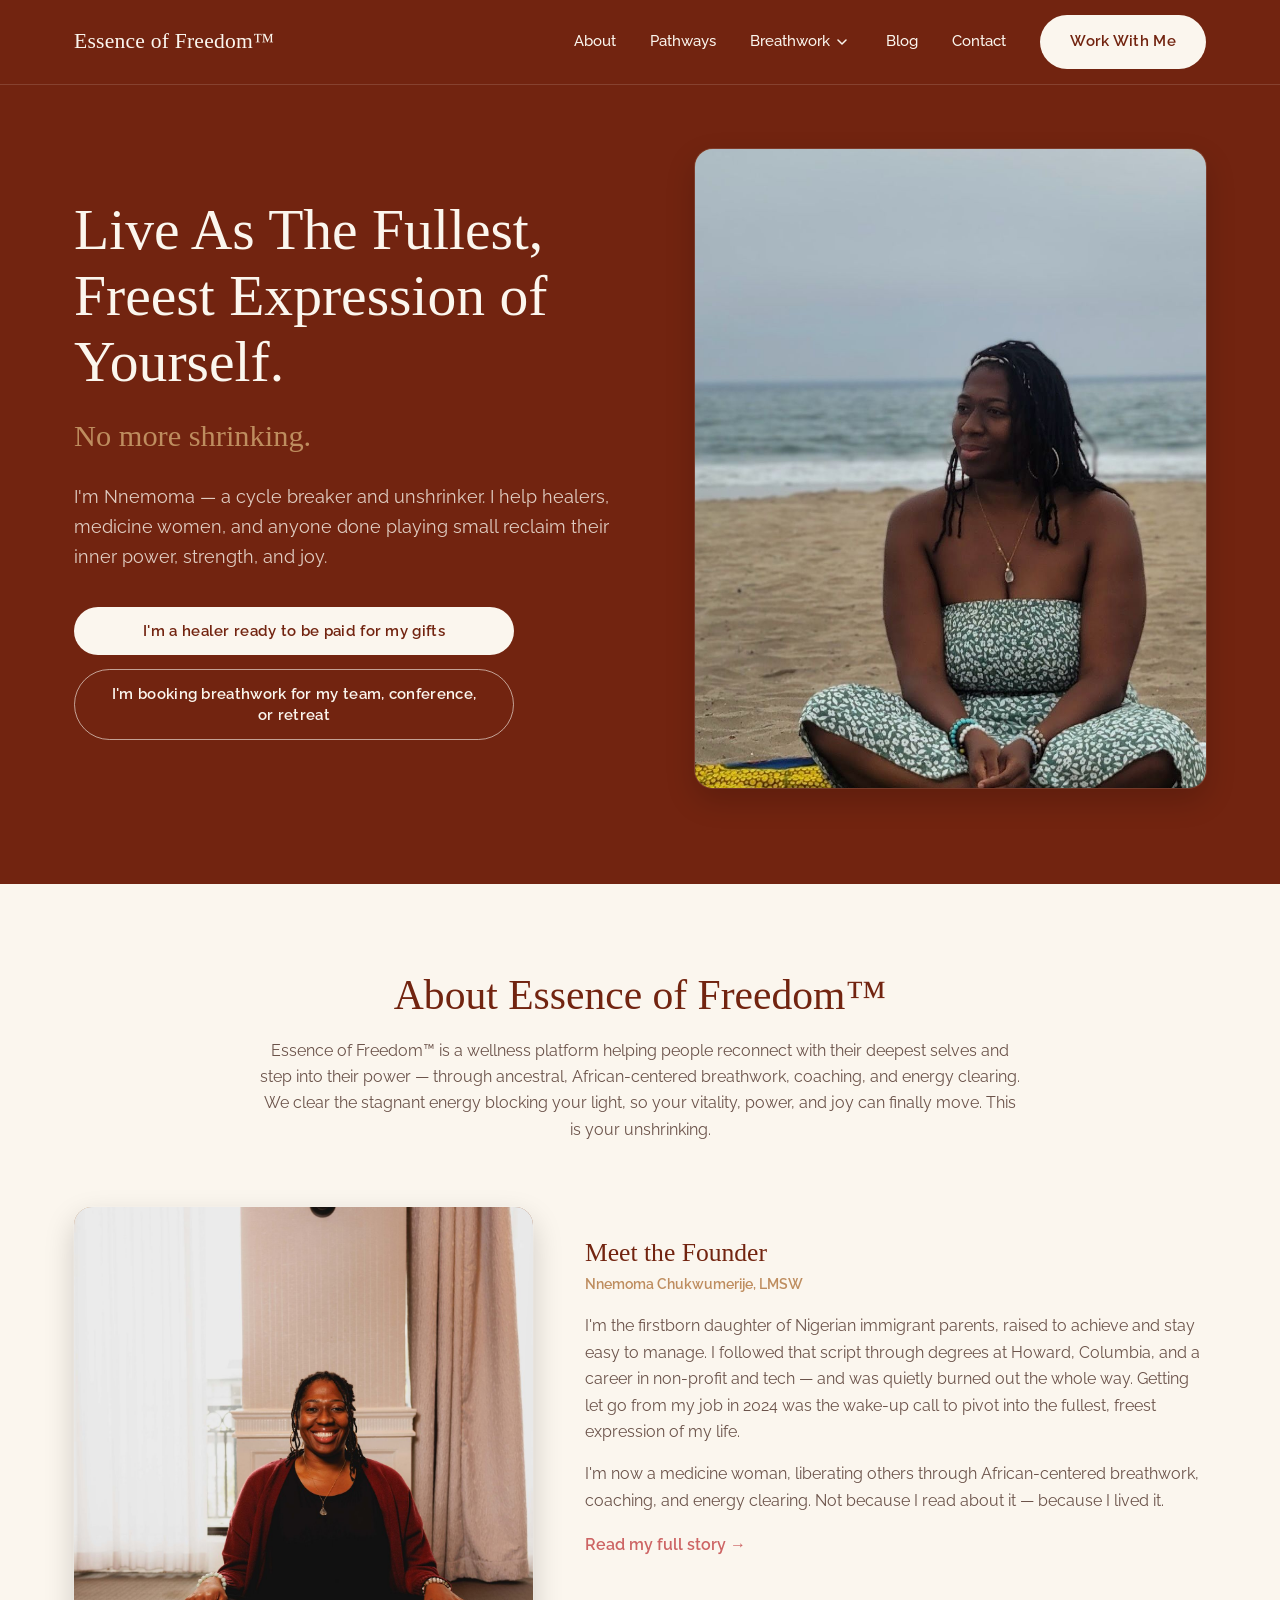
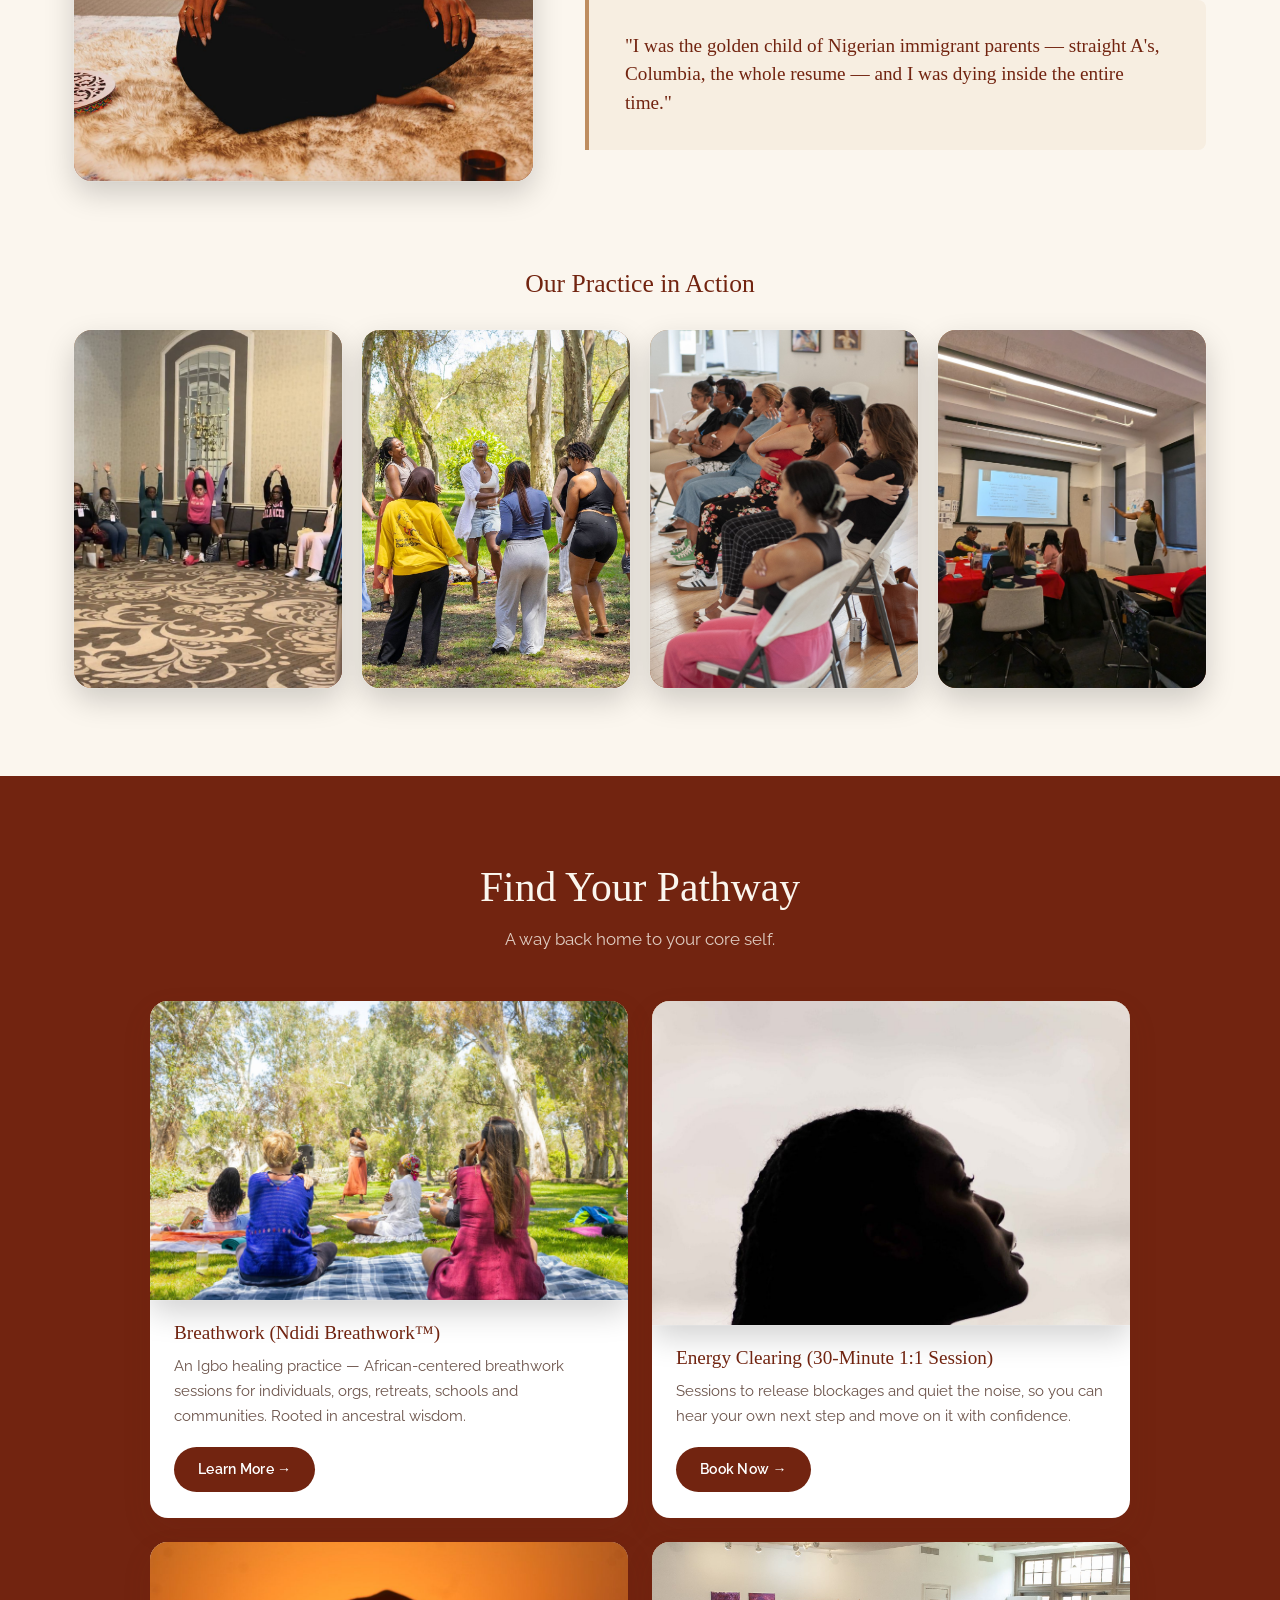
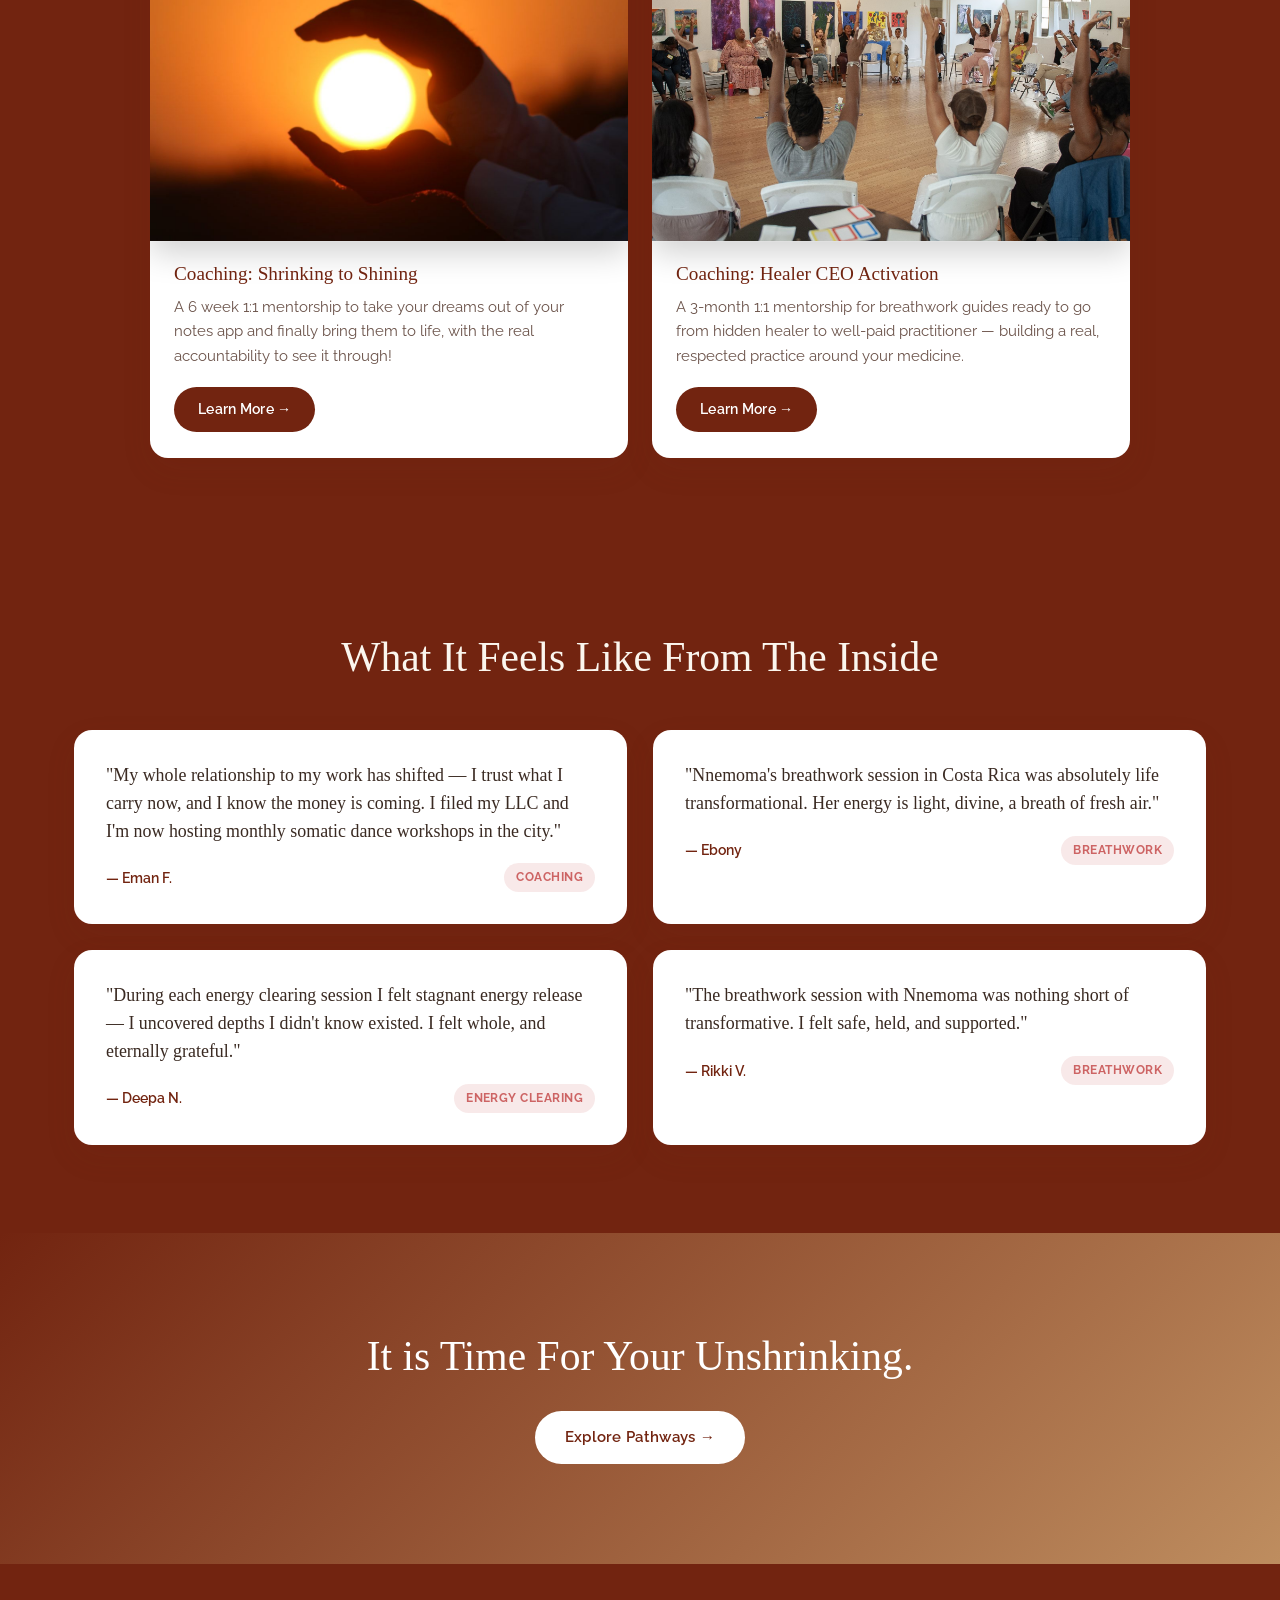
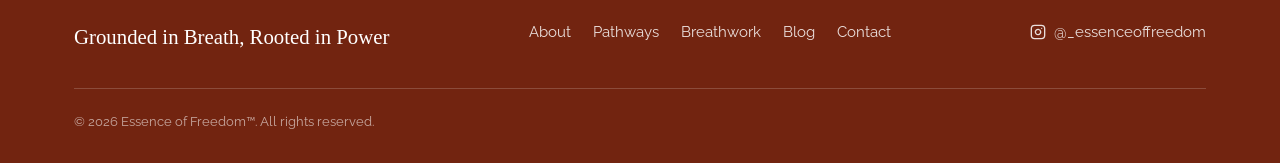
==== commit 080743ff: "Rename Breathwork CEO Activation to Healer CEO Activation on homepage" ====
--- a/index.html
+++ b/index.html
@@ -175,13 +175,13 @@
 
         <article class="pathway-card">
           <div class="img-ph">
-            <img src="images/pathway-breathworkceo.jpg" alt="Coaching: Breathwork CEO Activation">
+            <img src="images/pathway-breathworkceo.jpg" alt="Coaching: Healer CEO Activation">
             <div class="ph-label">Coaching<small>pathway-breathworkceo.jpg</small></div>
           </div>
           <div class="pathway-card-body">
-            <h3>Coaching: Breathwork CEO Activation</h3>
+            <h3>Coaching: Healer CEO Activation</h3>
             <p>A 3-month 1:1 mentorship for breathwork guides ready to go from hidden healer to well-paid practitioner — building a real, respected practice around your medicine.</p>
-            <a href="#todo-breathwork-ceo-mentorship" data-todo="EXTERNAL LINK: Breathwork CEO Activation" class="btn btn-primary">Learn More →</a>
+            <a href="#todo-healer-ceo-mentorship" data-todo="EXTERNAL LINK: Healer CEO Activation" class="btn btn-primary">Learn More →</a>
           </div>
         </article>
 
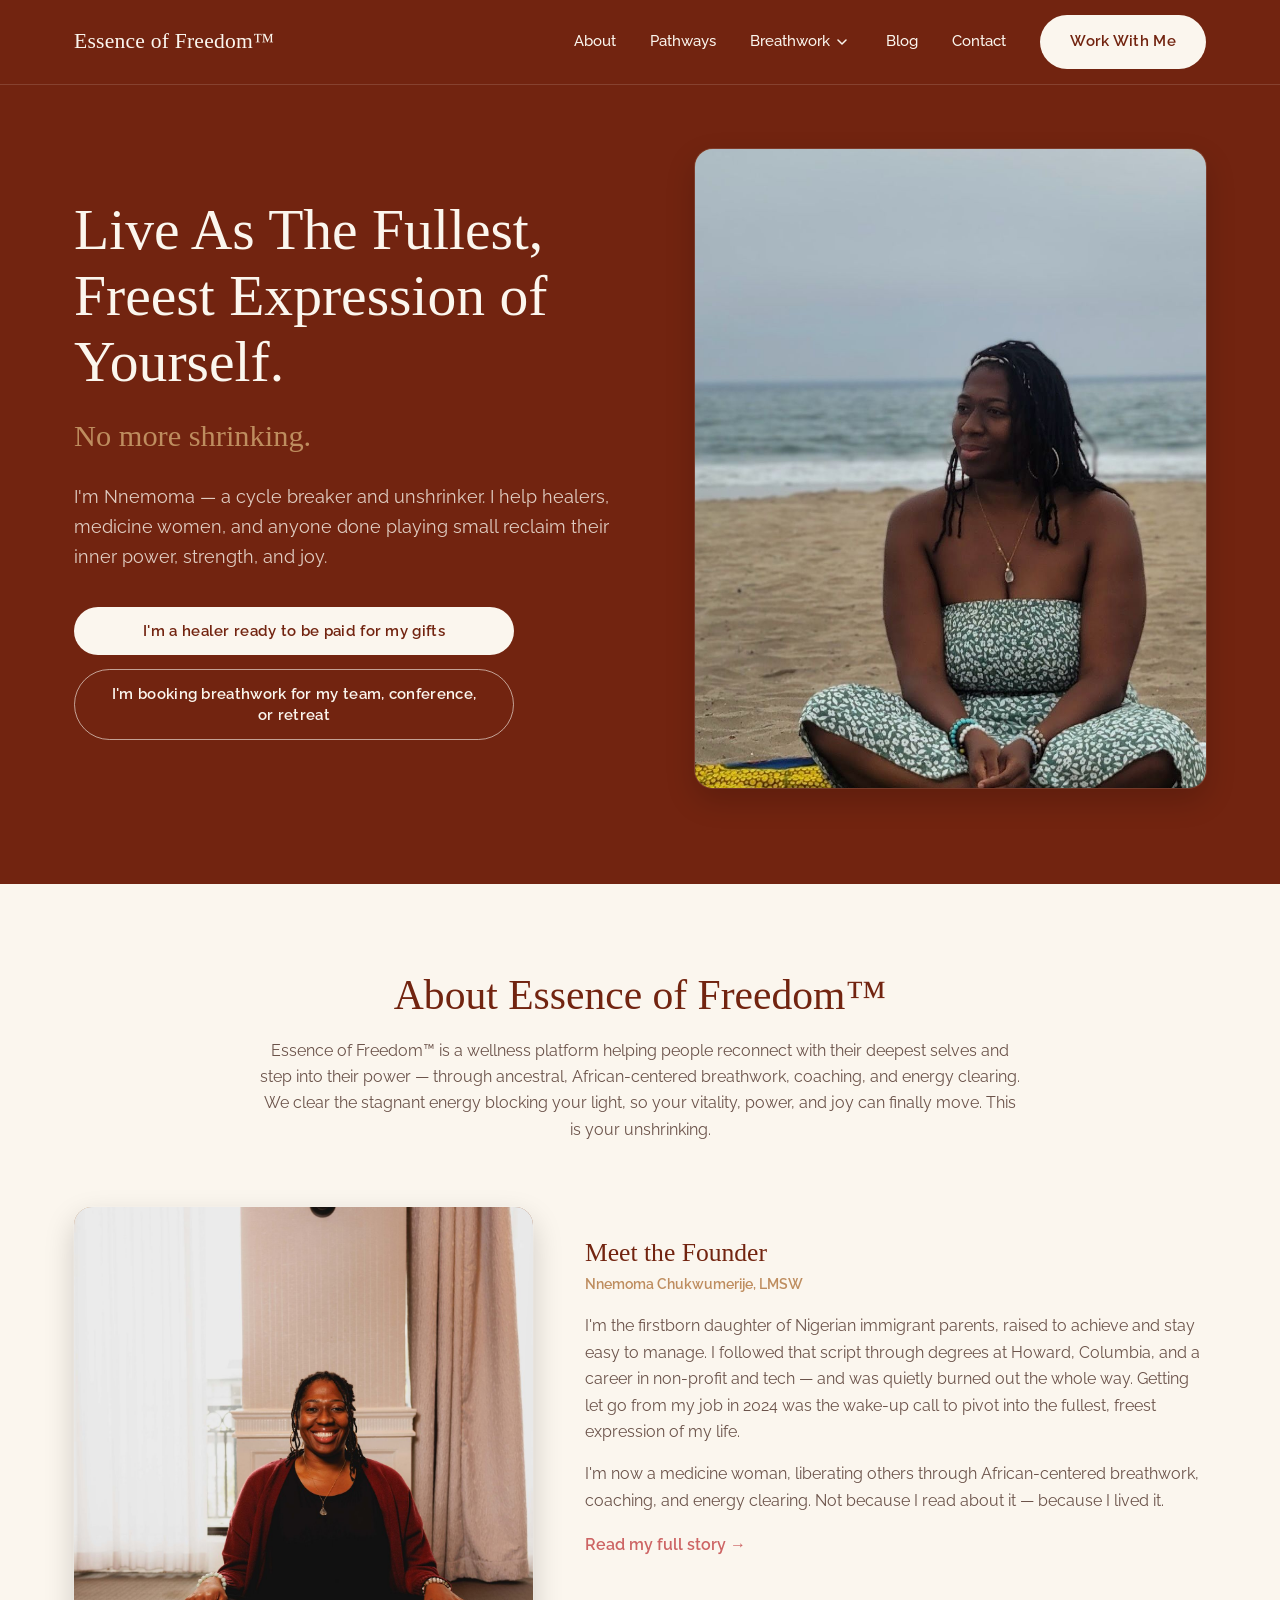
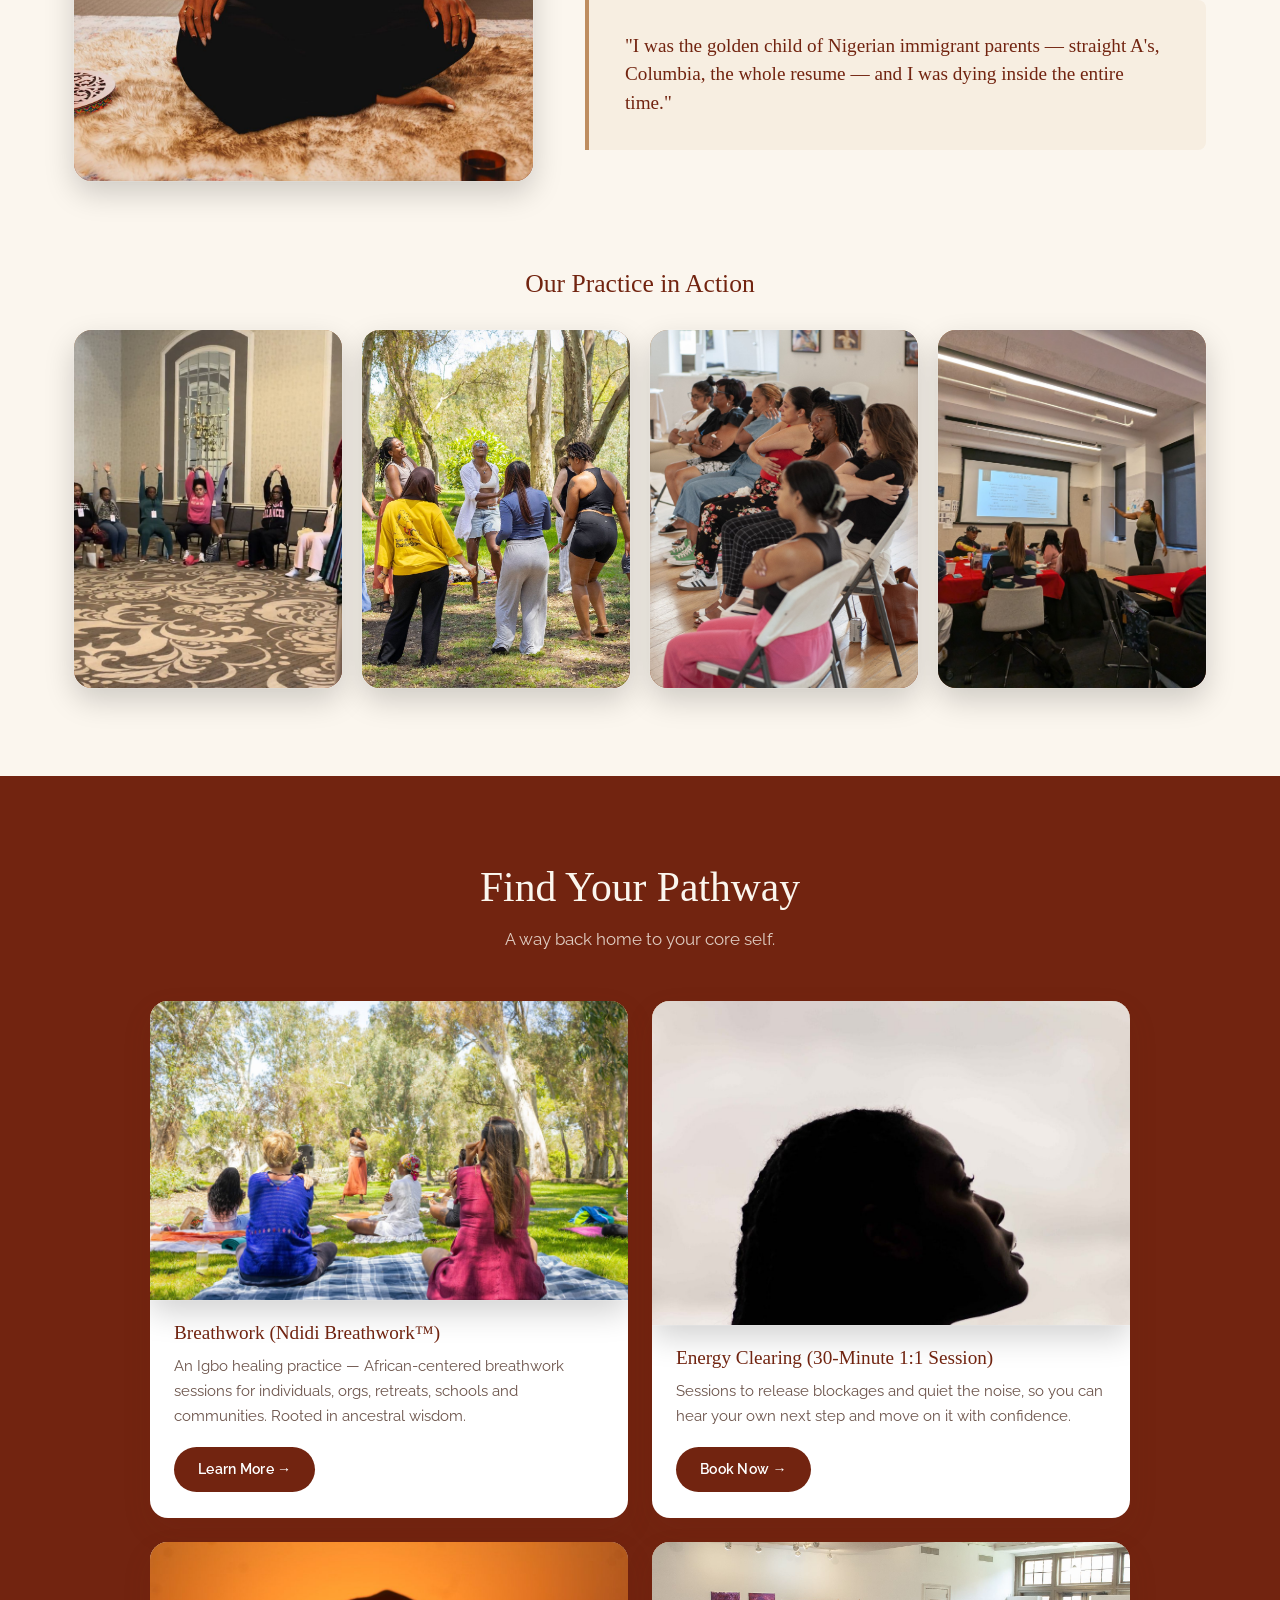
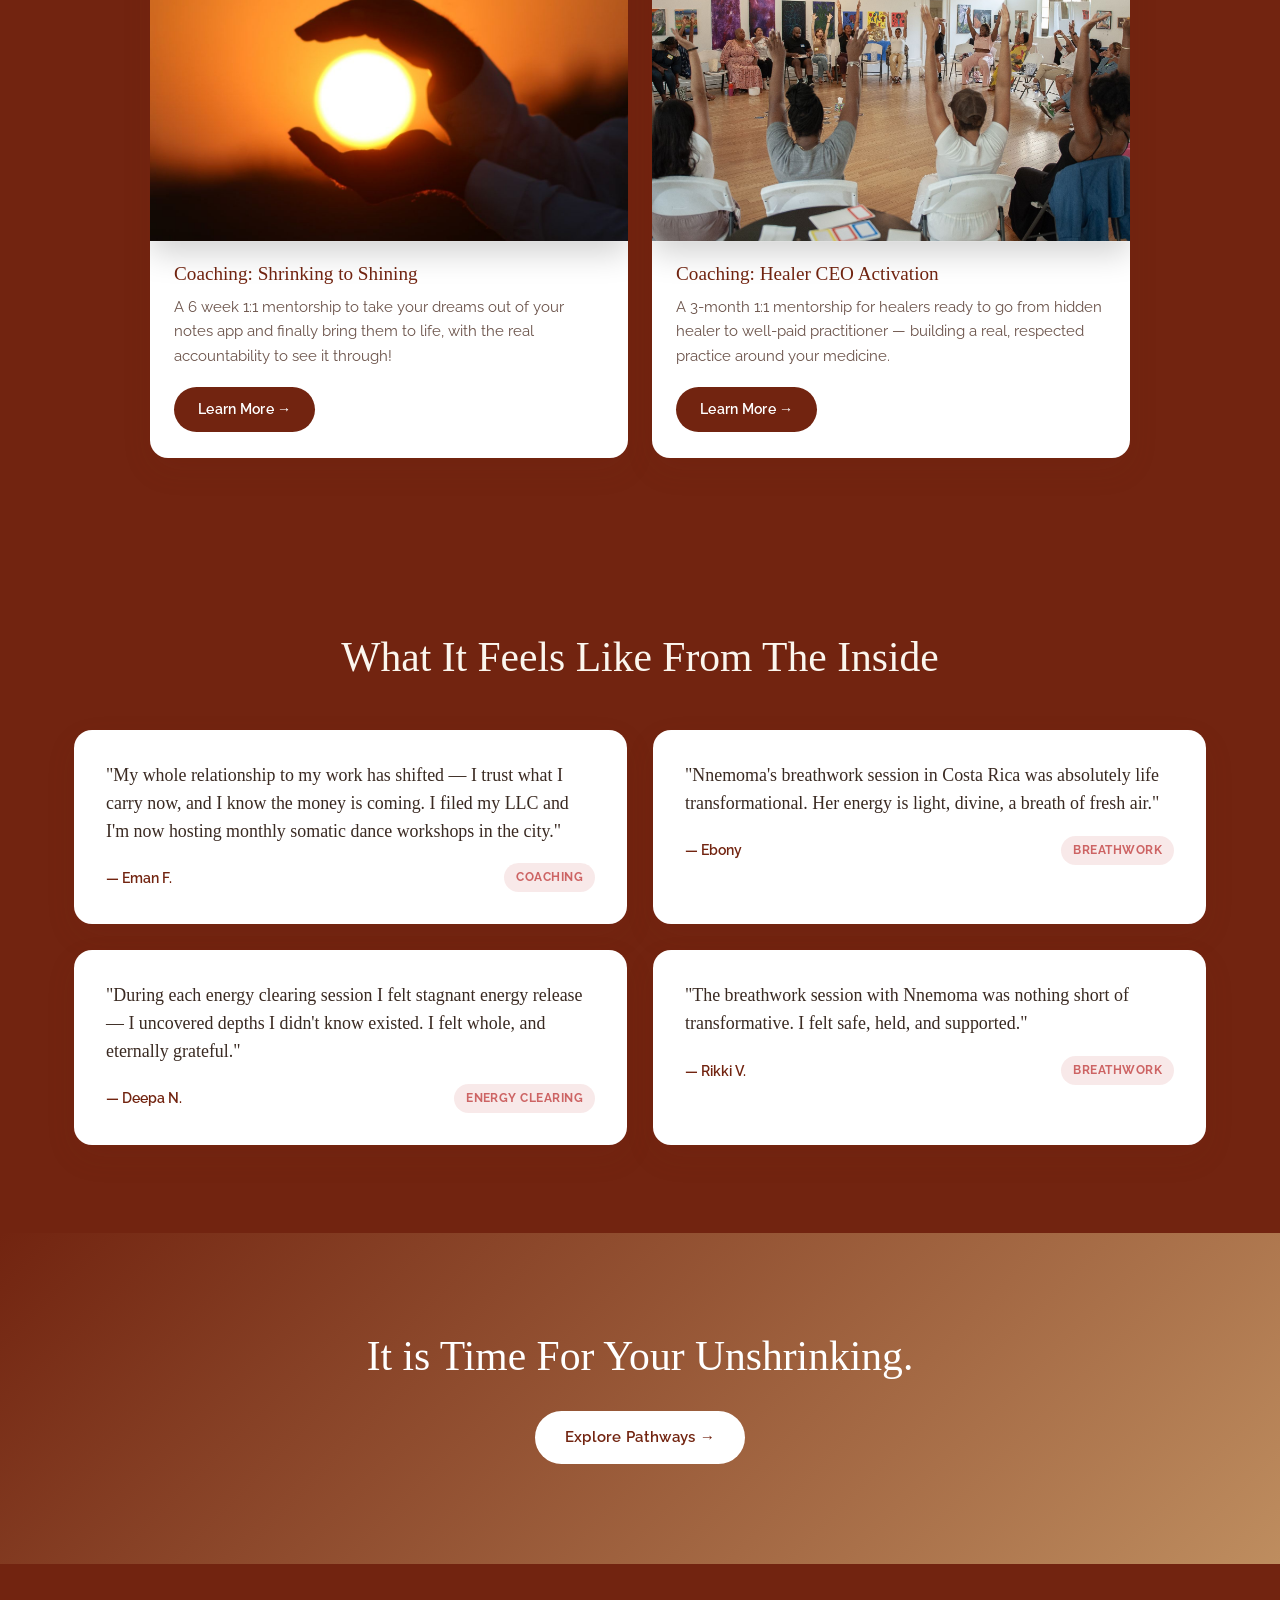
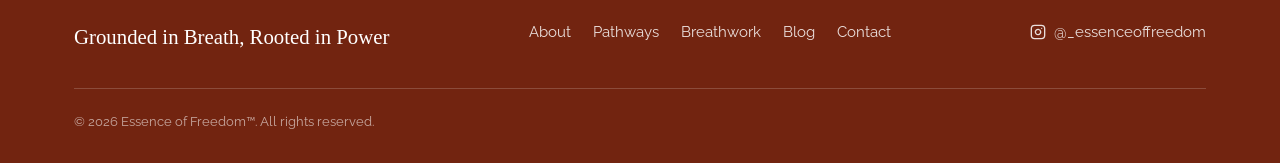
==== commit 5150fb1e: "Update Healer CEO Activation description" ====
--- a/index.html
+++ b/index.html
@@ -19,7 +19,7 @@
 <link rel="preconnect" href="https://fonts.gstatic.com" crossorigin>
 <link href="https://fonts.googleapis.com/css2?family=Maharlika&family=Raleway:wght@400;500;600;700&display=swap" rel="stylesheet">
 <link rel="icon" type="image/png" href="images/favicon.png">
-<link rel="stylesheet" href="css/style.css?v=4">
+<link rel="stylesheet" href="css/style.css?v=5">
 </head>
 <body>
 
@@ -37,7 +37,7 @@
         <div class="submenu">
           <a href="https://calendly.com/nnemoma-essenceoffree/1-1-breathwork-session" target="_blank" rel="noopener">For Individuals</a>
           <a href="/corporatewellness">For Organizations</a>
-          <a href="https://forms.gle/Xy9LPUsFKpya6npB6" target="_blank" rel="noopener">For Schools</a>
+          <a href="/schools">For Schools</a>
         </div>
       </div>
       <a href="blog.html">Blog</a>
@@ -180,8 +180,8 @@
           </div>
           <div class="pathway-card-body">
             <h3>Coaching: Healer CEO Activation</h3>
-            <p>A 3-month 1:1 mentorship for breathwork guides ready to go from hidden healer to well-paid practitioner — building a real, respected practice around your medicine.</p>
-            <a href="#todo-healer-ceo-mentorship" data-todo="EXTERNAL LINK: Healer CEO Activation" class="btn btn-primary">Learn More →</a>
+            <p>A 3-month 1:1 mentorship for healers ready to go from hidden healer to well-paid practitioner — building a real, respected practice around your medicine.</p>
+            <a href="https://docs.google.com/document/d/1iCR4mtS6fffUAUOOwWWMMHZUecBm8HWpLwrx-b7FJu0/edit?tab=t.0" target="_blank" rel="noopener" class="btn btn-primary">Learn More →</a>
           </div>
         </article>
 
--- a/css/style.css
+++ b/css/style.css
@@ -1044,9 +1044,11 @@
   color: var(--color-maroon);
 }
 .tier-cta { text-align: center; margin-top: 36px; }
+.tiers-grid-bottom { margin-top: 26px; }
 
 @media (max-width: 860px) {
   .tiers-grid { grid-template-columns: 1fr; }
+  .tiers-grid-bottom { margin-top: 0; }
 }
 
 .session-card {
@@ -1243,6 +1245,13 @@
   font-weight: 400;
 }
 
+.page-schools .page-hero .eyebrow {
+  font-size: 1.05rem;
+}
+.page-schools .closing-content {
+  padding-top: 36px;
+}
+
 /* ---- Stat tiles ---- */
 .stat-grid {
   display: grid;
